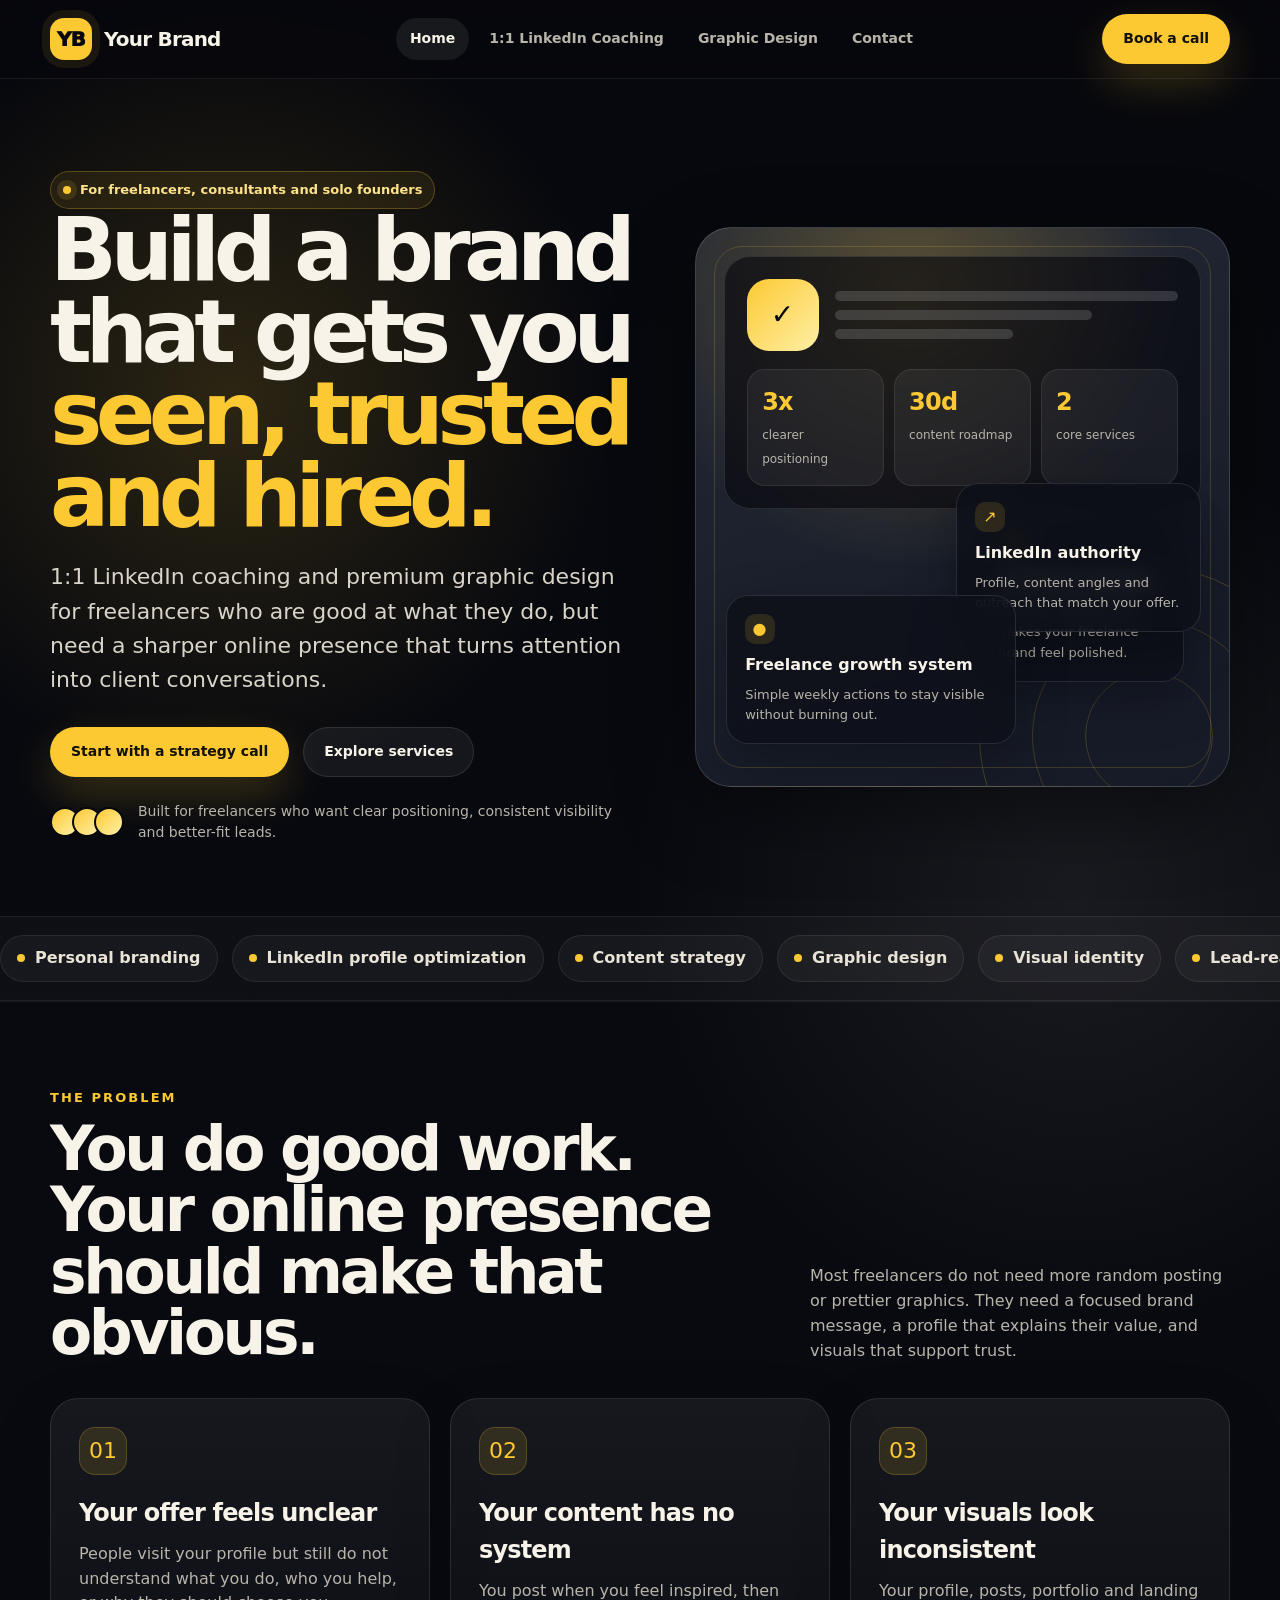
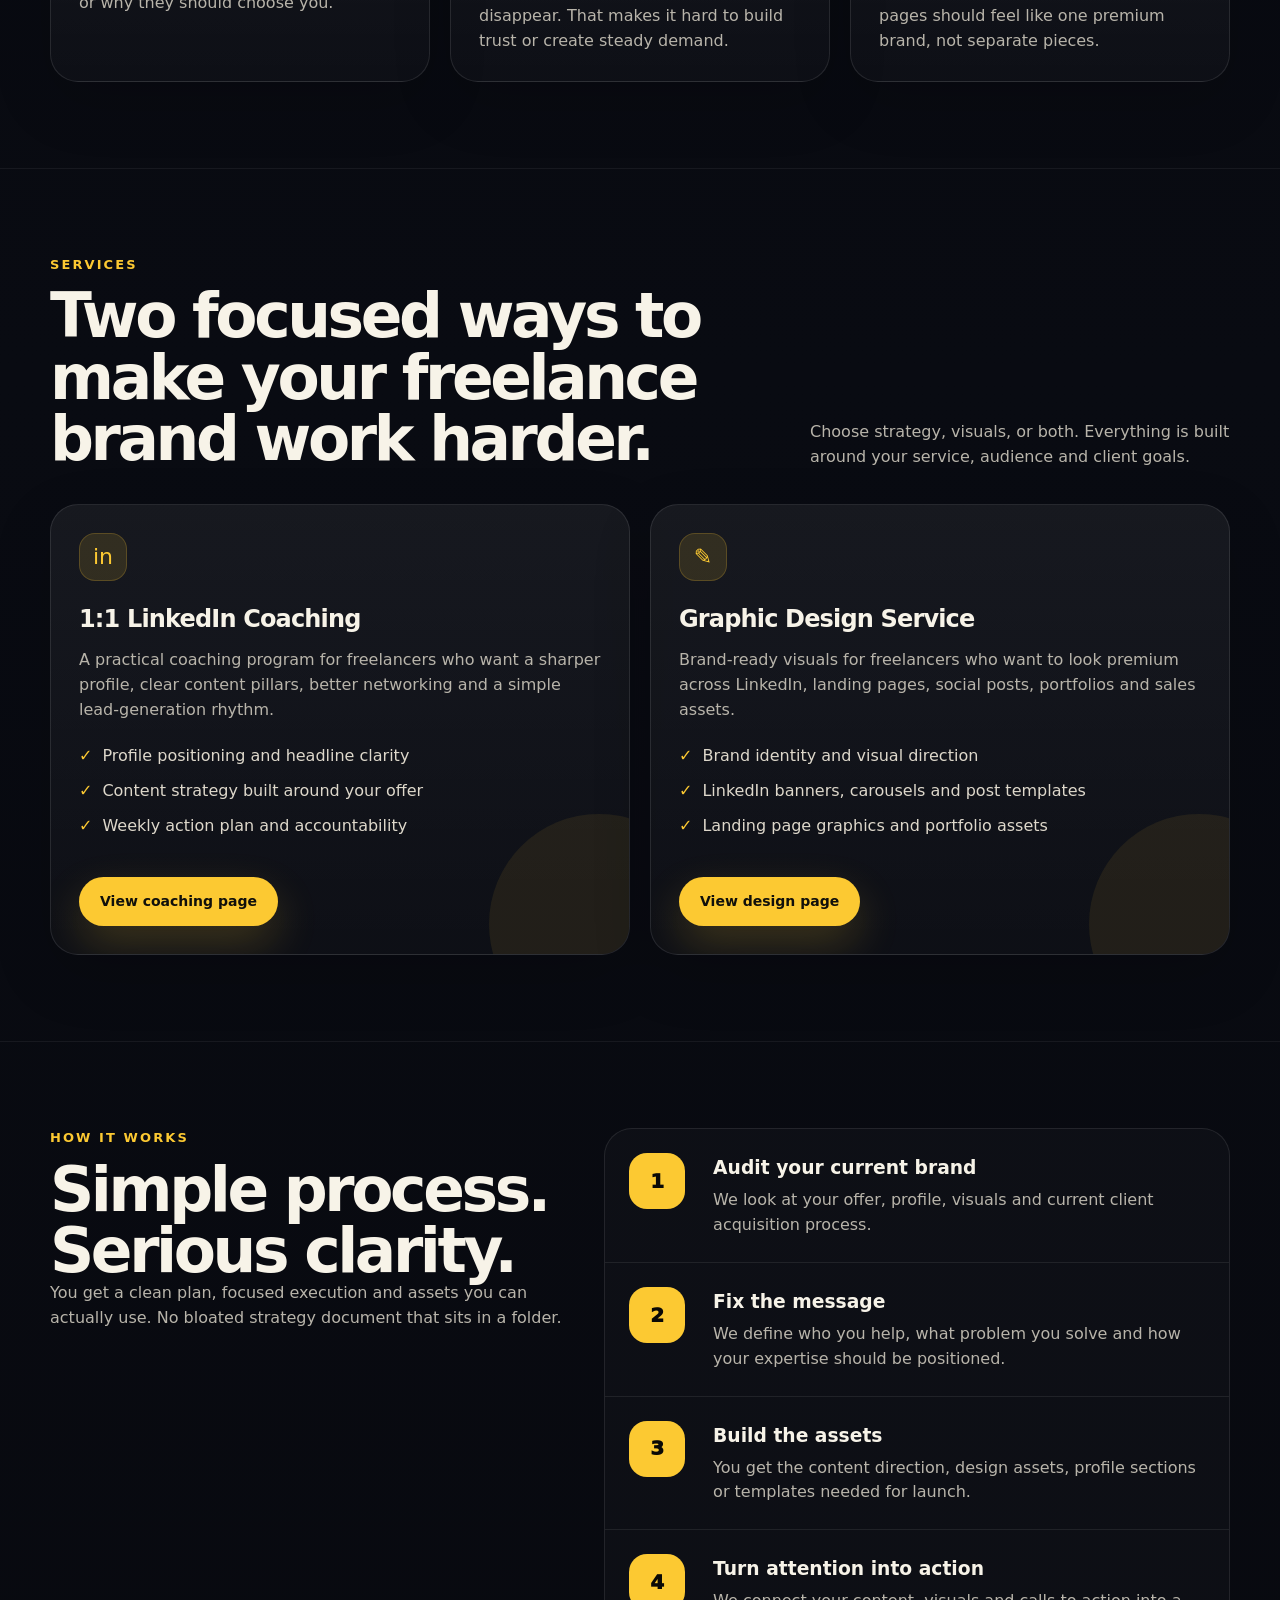
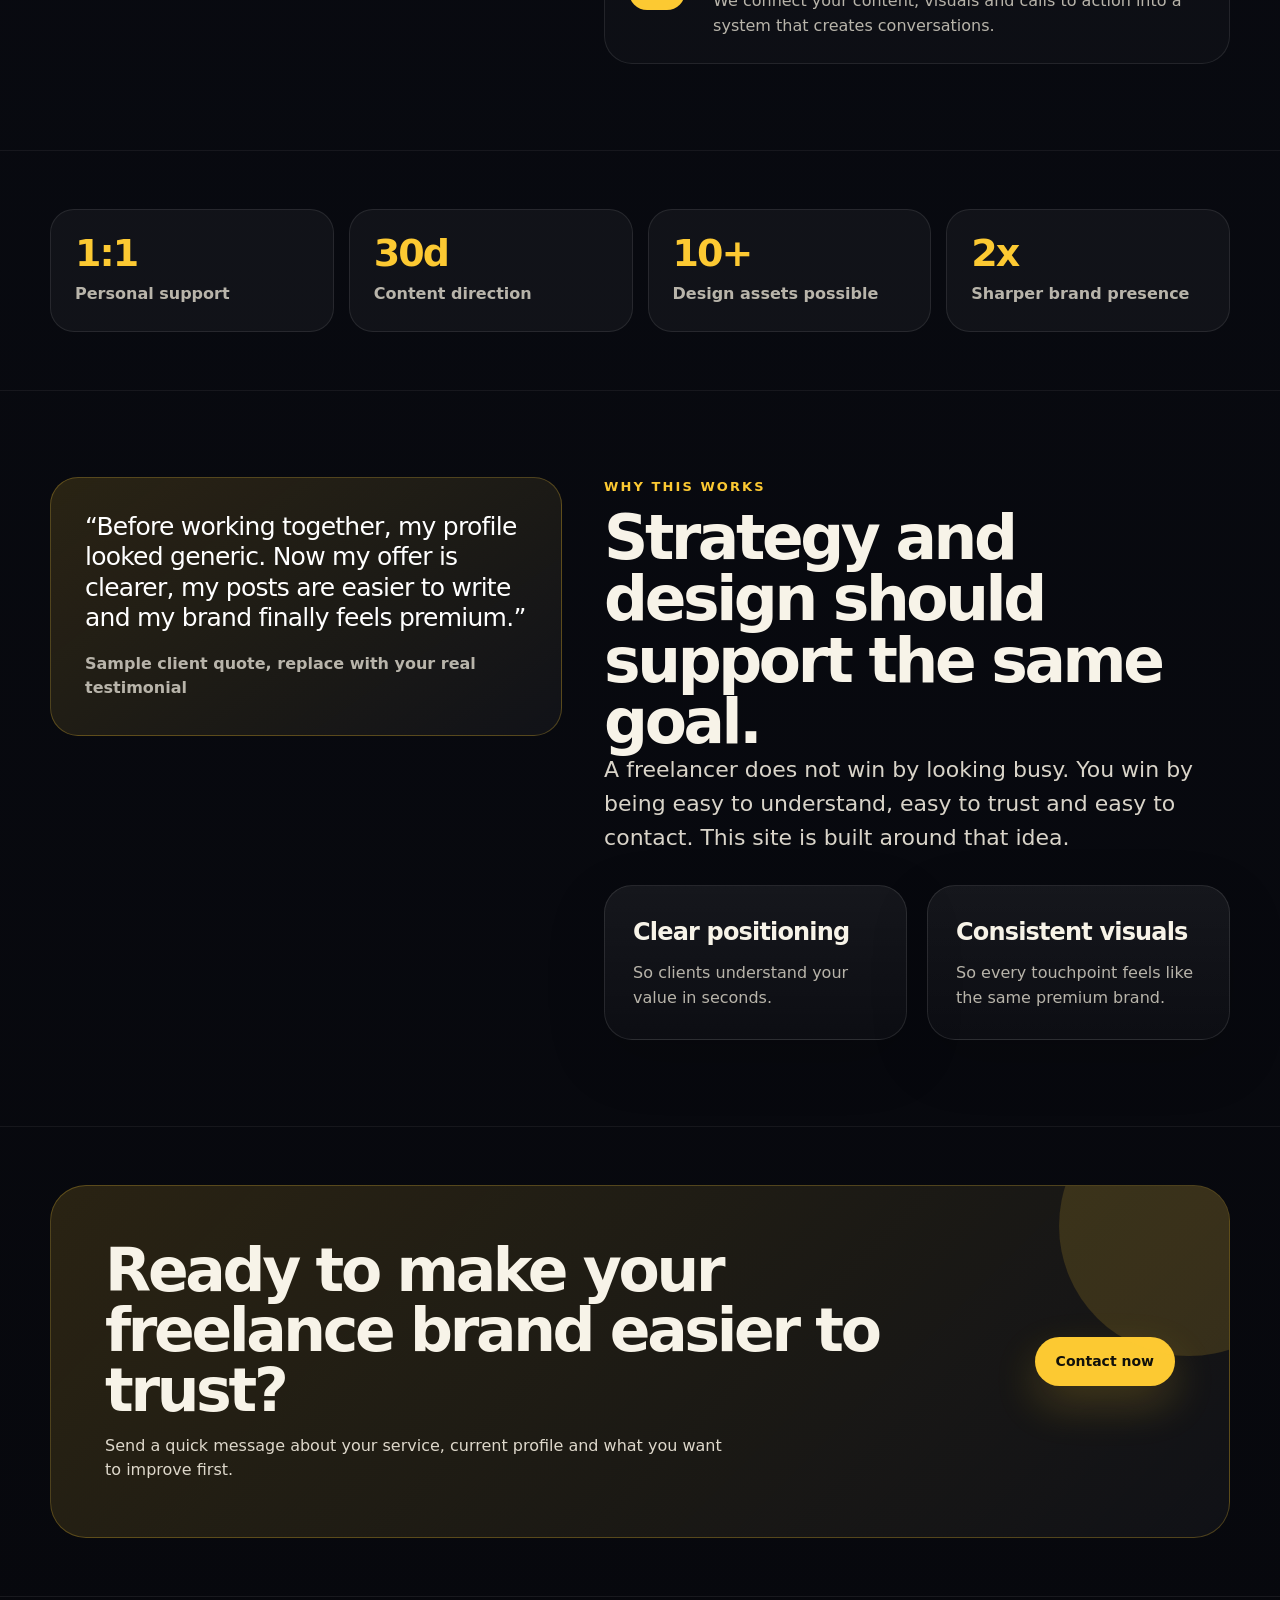
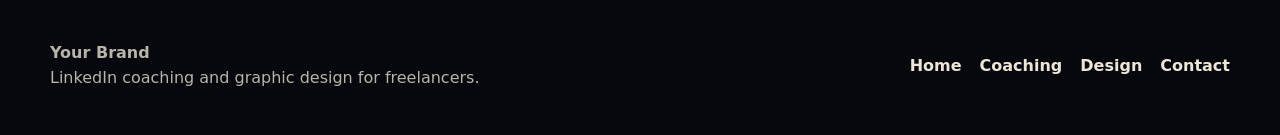
==== index.html @ 7ed219aa "Add files via upload" ====
<!doctype html>
<html lang="en">
<head>
  <meta charset="utf-8">
  <meta name="viewport" content="width=device-width, initial-scale=1">
  <title>Your Brand | LinkedIn Coaching & Design for Freelancers</title>
  <meta name="description" content="Premium LinkedIn coaching and graphic design services for freelancers who want better clients, clearer positioning, and a sharper brand.">
  <link rel="stylesheet" href="styles.css">
</head>
<body>
  <header class="nav-wrap">
    <div class="container nav">
      <a class="logo" href="index.html" aria-label="Your Brand home"><span class="logo-mark">YB</span><span>Your Brand</span></a>
      <nav class="nav-links" aria-label="Main navigation">
        <a class="active" href="index.html">Home</a>
        <a href="linkedin-coaching.html">1:1 LinkedIn Coaching</a>
        <a href="graphic-design.html">Graphic Design</a>
        <a href="contact.html">Contact</a>
      </nav>
      <div class="nav-cta">
        <a class="btn btn-primary" href="contact.html">Book a call</a>
        <button class="menu-btn" aria-label="Open menu" aria-expanded="false">☰</button>
      </div>
    </div>
  </header>

  <main>
    <section class="hero">
      <div class="container hero-grid">
        <div>
          <div class="badge"><span class="badge-dot"></span> For freelancers, consultants and solo founders</div>
          <h1>Build a brand that gets you <span class="accent">seen, trusted and hired.</span></h1>
          <p class="lead">1:1 LinkedIn coaching and premium graphic design for freelancers who are good at what they do, but need a sharper online presence that turns attention into client conversations.</p>
          <div class="hero-actions">
            <a class="btn btn-primary" href="contact.html">Start with a strategy call</a>
            <a class="btn btn-secondary" href="#services">Explore services</a>
          </div>
          <div class="hero-note">
            <div class="avatar-stack" aria-hidden="true"><span></span><span></span><span></span></div>
            <span>Built for freelancers who want clear positioning, consistent visibility and better-fit leads.</span>
          </div>
        </div>
        <div class="visual-card" aria-label="Brand growth preview">
          <div class="visual-orbit"></div>
          <div class="profile-mock">
            <div class="profile-top">
              <div class="profile-pic">✓</div>
              <div class="profile-lines">
                <div class="line full"></div>
                <div class="line md"></div>
                <div class="line sm"></div>
              </div>
            </div>
            <div class="metric-row">
              <div class="metric"><strong>3x</strong><span>clearer positioning</span></div>
              <div class="metric"><strong>30d</strong><span>content roadmap</span></div>
              <div class="metric"><strong>2</strong><span>core services</span></div>
            </div>
          </div>
          <div class="floating-card three">
            <span class="spark">✦</span>
            <div class="floating-title">Premium identity</div>
            <p class="floating-copy">A design system that makes your freelance brand feel polished.</p>
          </div>
          <div class="floating-card one">
            <span class="spark">↗</span>
            <div class="floating-title">LinkedIn authority</div>
            <p class="floating-copy">Profile, content angles and outreach that match your offer.</p>
          </div>
          <div class="floating-card two">
            <span class="spark">●</span>
            <div class="floating-title">Freelance growth system</div>
            <p class="floating-copy">Simple weekly actions to stay visible without burning out.</p>
          </div>
        </div>
      </div>
    </section>

    <div class="marquee" aria-hidden="true">
      <div class="marquee-track">
        <span>Personal branding</span><span>LinkedIn profile optimization</span><span>Content strategy</span><span>Graphic design</span><span>Visual identity</span><span>Lead-ready positioning</span>
        <span>Personal branding</span><span>LinkedIn profile optimization</span><span>Content strategy</span><span>Graphic design</span><span>Visual identity</span><span>Lead-ready positioning</span>
      </div>
    </div>

    <section class="section">
      <div class="container">
        <div class="section-head">
          <div>
            <div class="section-kicker">The problem</div>
            <h2>You do good work. Your online presence should make that obvious.</h2>
          </div>
          <p>Most freelancers do not need more random posting or prettier graphics. They need a focused brand message, a profile that explains their value, and visuals that support trust.</p>
        </div>
        <div class="grid-3">
          <article class="card">
            <div class="icon">01</div>
            <h3>Your offer feels unclear</h3>
            <p>People visit your profile but still do not understand what you do, who you help, or why they should choose you.</p>
          </article>
          <article class="card">
            <div class="icon">02</div>
            <h3>Your content has no system</h3>
            <p>You post when you feel inspired, then disappear. That makes it hard to build trust or create steady demand.</p>
          </article>
          <article class="card">
            <div class="icon">03</div>
            <h3>Your visuals look inconsistent</h3>
            <p>Your profile, posts, portfolio and landing pages should feel like one premium brand, not separate pieces.</p>
          </article>
        </div>
      </div>
    </section>

    <section id="services" class="section">
      <div class="container">
        <div class="section-head">
          <div>
            <div class="section-kicker">Services</div>
            <h2>Two focused ways to make your freelance brand work harder.</h2>
          </div>
          <p>Choose strategy, visuals, or both. Everything is built around your service, audience and client goals.</p>
        </div>
        <div class="grid-2">
          <article class="card service-card">
            <div class="top">
              <div class="icon">in</div>
              <h3>1:1 LinkedIn Coaching</h3>
              <p>A practical coaching program for freelancers who want a sharper profile, clear content pillars, better networking and a simple lead-generation rhythm.</p>
              <ul>
                <li>Profile positioning and headline clarity</li>
                <li>Content strategy built around your offer</li>
                <li>Weekly action plan and accountability</li>
              </ul>
            </div>
            <a class="btn btn-primary" href="linkedin-coaching.html">View coaching page</a>
          </article>
          <article class="card service-card">
            <div class="top">
              <div class="icon">✎</div>
              <h3>Graphic Design Service</h3>
              <p>Brand-ready visuals for freelancers who want to look premium across LinkedIn, landing pages, social posts, portfolios and sales assets.</p>
              <ul>
                <li>Brand identity and visual direction</li>
                <li>LinkedIn banners, carousels and post templates</li>
                <li>Landing page graphics and portfolio assets</li>
              </ul>
            </div>
            <a class="btn btn-primary" href="graphic-design.html">View design page</a>
          </article>
        </div>
      </div>
    </section>

    <section class="section">
      <div class="container split">
        <div class="sticky">
          <div class="section-kicker">How it works</div>
          <h2>Simple process. Serious clarity.</h2>
          <p class="muted">You get a clean plan, focused execution and assets you can actually use. No bloated strategy document that sits in a folder.</p>
        </div>
        <div class="timeline">
          <div class="step">
            <div class="step-num">1</div>
            <div><h3>Audit your current brand</h3><p>We look at your offer, profile, visuals and current client acquisition process.</p></div>
          </div>
          <div class="step">
            <div class="step-num">2</div>
            <div><h3>Fix the message</h3><p>We define who you help, what problem you solve and how your expertise should be positioned.</p></div>
          </div>
          <div class="step">
            <div class="step-num">3</div>
            <div><h3>Build the assets</h3><p>You get the content direction, design assets, profile sections or templates needed for launch.</p></div>
          </div>
          <div class="step">
            <div class="step-num">4</div>
            <div><h3>Turn attention into action</h3><p>We connect your content, visuals and calls to action into a system that creates conversations.</p></div>
          </div>
        </div>
      </div>
    </section>

    <section class="section section-sm">
      <div class="container">
        <div class="stats">
          <div class="stat"><strong>1:1</strong><span>Personal support</span></div>
          <div class="stat"><strong>30d</strong><span>Content direction</span></div>
          <div class="stat"><strong>10+</strong><span>Design assets possible</span></div>
          <div class="stat"><strong>2x</strong><span>Sharper brand presence</span></div>
        </div>
      </div>
    </section>

    <section class="section">
      <div class="container split">
        <div class="quote-card">
          <p>“Before working together, my profile looked generic. Now my offer is clearer, my posts are easier to write and my brand finally feels premium.”</p>
          <span>Sample client quote, replace with your real testimonial</span>
        </div>
        <div>
          <div class="section-kicker">Why this works</div>
          <h2>Strategy and design should support the same goal.</h2>
          <p class="lead">A freelancer does not win by looking busy. You win by being easy to understand, easy to trust and easy to contact. This site is built around that idea.</p>
          <div class="grid-2">
            <div class="card"><h3>Clear positioning</h3><p>So clients understand your value in seconds.</p></div>
            <div class="card"><h3>Consistent visuals</h3><p>So every touchpoint feels like the same premium brand.</p></div>
          </div>
        </div>
      </div>
    </section>

    <section class="section section-sm">
      <div class="container cta">
        <div>
          <h2>Ready to make your freelance brand easier to trust?</h2>
          <p>Send a quick message about your service, current profile and what you want to improve first.</p>
        </div>
        <a class="btn btn-primary" href="contact.html">Contact now</a>
      </div>
    </section>
  </main>

  <footer class="footer">
    <div class="container footer-grid">
      <div><strong>Your Brand</strong><br>LinkedIn coaching and graphic design for freelancers.</div>
      <div class="footer-links"><a href="index.html">Home</a><a href="linkedin-coaching.html">Coaching</a><a href="graphic-design.html">Design</a><a href="contact.html">Contact</a></div>
    </div>
  </footer>
  <script src="script.js"></script>
</body>
</html>
---- styles.css ----
:root{
  --bg:#07080d;
  --bg-soft:#0d1018;
  --panel:#101522;
  --panel-2:#141b2b;
  --line:rgba(255,255,255,.11);
  --text:#f7f3e8;
  --muted:#b8b4aa;
  --muted-2:#8d918f;
  --primary:#fcc932;
  --primary-2:#ffe38b;
  --shadow:0 26px 80px rgba(0,0,0,.42);
  --radius:28px;
  --radius-sm:18px;
  --max:1180px;
}
*{box-sizing:border-box}
html{scroll-behavior:smooth}
body{
  margin:0;
  font-family:Inter, ui-sans-serif, system-ui, -apple-system, BlinkMacSystemFont, "Segoe UI", Arial, sans-serif;
  color:var(--text);
  background:
    radial-gradient(circle at 18% 8%, rgba(252,201,50,.15), transparent 24rem),
    radial-gradient(circle at 84% 18%, rgba(255,255,255,.07), transparent 28rem),
    linear-gradient(180deg, #07080d 0%, #090b12 40%, #07080d 100%);
  line-height:1.55;
  overflow-x:hidden;
}
body::before{
  content:"";
  position:fixed;
  inset:0;
  pointer-events:none;
  opacity:.32;
  background-image:linear-gradient(rgba(255,255,255,.035) 1px, transparent 1px), linear-gradient(90deg, rgba(255,255,255,.025) 1px, transparent 1px);
  background-size:54px 54px;
  mask-image:linear-gradient(to bottom, #000, transparent 92%);
}
a{color:inherit;text-decoration:none}
img{max-width:100%;display:block}
.container{width:min(var(--max), calc(100% - 40px));margin-inline:auto}
.nav-wrap{
  position:sticky;top:0;z-index:50;
  backdrop-filter:blur(18px);
  background:rgba(7,8,13,.72);
  border-bottom:1px solid rgba(255,255,255,.07);
}
.nav{
  height:78px;
  display:flex;align-items:center;justify-content:space-between;gap:22px;
}
.logo{
  display:flex;align-items:center;gap:12px;font-weight:850;letter-spacing:-.04em;font-size:20px;
}
.logo-mark{
  width:42px;height:42px;border-radius:14px;
  display:grid;place-items:center;
  color:#07080d;background:var(--primary);
  box-shadow:0 0 0 8px rgba(252,201,50,.08);
  font-weight:950;
}
.nav-links{display:flex;align-items:center;gap:6px}
.nav-links a{padding:10px 14px;border-radius:999px;color:var(--muted);font-weight:650;font-size:14px}
.nav-links a:hover,.nav-links a.active{background:rgba(255,255,255,.07);color:var(--text)}
.nav-cta{display:flex;align-items:center;gap:12px}
.menu-btn{display:none;border:1px solid var(--line);background:rgba(255,255,255,.05);color:var(--text);border-radius:14px;padding:10px 12px;font-size:18px}
.btn{
  display:inline-flex;align-items:center;justify-content:center;gap:10px;
  border-radius:999px;padding:13px 20px;
  font-weight:800;font-size:14px;
  transition:transform .2s ease, box-shadow .2s ease, background .2s ease, border .2s ease;
  border:1px solid transparent;
  cursor:pointer;
}
.btn:hover{transform:translateY(-2px)}
.btn-primary{background:var(--primary);color:#11100b;box-shadow:0 18px 44px rgba(252,201,50,.2)}
.btn-primary:hover{box-shadow:0 22px 60px rgba(252,201,50,.28)}
.btn-secondary{background:rgba(255,255,255,.06);border-color:var(--line);color:var(--text)}
.btn-secondary:hover{background:rgba(255,255,255,.1)}
.btn-wide{width:100%}
.badge{
  display:inline-flex;align-items:center;gap:9px;
  border:1px solid rgba(252,201,50,.26);
  color:var(--primary-2);
  background:rgba(252,201,50,.08);
  padding:8px 12px;border-radius:999px;
  font-size:13px;font-weight:750;
}
.badge-dot{width:8px;height:8px;background:var(--primary);border-radius:999px;box-shadow:0 0 0 6px rgba(252,201,50,.12)}
.hero{position:relative;padding:92px 0 72px}
.hero-grid{display:grid;grid-template-columns:1.05fr .95fr;gap:54px;align-items:center}
h1,h2,h3,p{margin-top:0}
h1{font-size:clamp(46px, 7vw, 88px);line-height:.93;letter-spacing:-.075em;margin-bottom:24px}
.hero h1 .accent,.accent{color:var(--primary)}
.lead{font-size:clamp(18px, 2vw, 22px);color:#d9d4c9;max-width:720px;margin-bottom:30px}
.hero-actions{display:flex;gap:14px;flex-wrap:wrap;margin-top:26px}
.hero-note{display:flex;align-items:center;gap:14px;margin-top:24px;color:var(--muted);font-size:14px}
.avatar-stack{display:flex}
.avatar-stack span{width:30px;height:30px;border-radius:999px;border:2px solid var(--bg);background:linear-gradient(135deg,var(--primary),#fff1a8);margin-left:-8px}
.avatar-stack span:first-child{margin-left:0}
.visual-card{
  position:relative;border-radius:36px;min-height:560px;overflow:hidden;
  border:1px solid rgba(255,255,255,.14);
  background:
    linear-gradient(160deg, rgba(255,255,255,.08), rgba(255,255,255,.02)),
    radial-gradient(circle at 40% 12%, rgba(252,201,50,.25), transparent 17rem),
    var(--panel);
  box-shadow:var(--shadow);
}
.visual-card::before{
  content:"";position:absolute;inset:18px;border-radius:28px;border:1px solid rgba(252,201,50,.18);
}
.visual-orbit{position:absolute;inset:auto -90px -120px auto;width:340px;height:340px;border:1px solid rgba(252,201,50,.22);border-radius:999px}
.visual-orbit::before,.visual-orbit::after{content:"";position:absolute;border-radius:999px;border:1px solid rgba(252,201,50,.18)}
.visual-orbit::before{inset:52px}.visual-orbit::after{inset:105px}
.profile-mock{position:absolute;left:28px;right:28px;top:28px;border-radius:26px;background:rgba(7,8,13,.62);border:1px solid var(--line);padding:22px;backdrop-filter:blur(8px)}
.profile-top{display:flex;gap:16px;align-items:center;margin-bottom:18px}
.profile-pic{width:72px;height:72px;border-radius:22px;background:linear-gradient(135deg,var(--primary),#fff0a6);display:grid;place-items:center;color:#090909;font-size:28px;font-weight:900}
.profile-lines{flex:1}.line{height:10px;border-radius:999px;background:rgba(255,255,255,.15);margin:9px 0}.line.sm{width:52%}.line.md{width:75%}.line.full{width:100%}
.metric-row{display:grid;grid-template-columns:repeat(3,1fr);gap:10px;margin-top:16px}
.metric{background:rgba(255,255,255,.06);border:1px solid rgba(255,255,255,.08);border-radius:18px;padding:14px}
.metric strong{display:block;font-size:24px;letter-spacing:-.03em;color:var(--primary)}
.metric span{font-size:12px;color:var(--muted)}
.floating-card{position:absolute;border:1px solid var(--line);background:rgba(13,16,24,.8);backdrop-filter:blur(12px);border-radius:22px;padding:18px;box-shadow:0 18px 50px rgba(0,0,0,.26)}
.floating-card.one{right:28px;bottom:154px;width:245px}.floating-card.two{left:30px;bottom:42px;width:290px}.floating-card.three{right:45px;top:284px;width:205px}
.floating-title{font-weight:850;margin-bottom:7px}.floating-copy{color:var(--muted);font-size:13px;margin:0}.spark{display:inline-grid;place-items:center;width:30px;height:30px;border-radius:10px;background:rgba(252,201,50,.13);color:var(--primary);margin-bottom:9px}
.section{padding:86px 0;border-top:1px solid rgba(255,255,255,.06)}
.section-sm{padding:58px 0}.section-head{display:flex;justify-content:space-between;gap:28px;align-items:end;margin-bottom:34px}.section-kicker{color:var(--primary);font-size:13px;text-transform:uppercase;letter-spacing:.16em;font-weight:850;margin-bottom:10px}.section h2{font-size:clamp(34px, 4.8vw, 62px);line-height:1;letter-spacing:-.055em;margin-bottom:0;max-width:790px}.section-head p{color:var(--muted);max-width:420px;margin:0}
.marquee{overflow:hidden;border-block:1px solid rgba(255,255,255,.07);background:rgba(255,255,255,.025)}
.marquee-track{display:flex;gap:14px;white-space:nowrap;animation:scroll 28s linear infinite;padding:18px 0}.marquee span{display:inline-flex;align-items:center;gap:10px;border:1px solid rgba(255,255,255,.08);background:rgba(255,255,255,.04);border-radius:999px;padding:10px 16px;color:#e9e3d6;font-weight:700}.marquee span::before{content:"";width:8px;height:8px;border-radius:99px;background:var(--primary)}
@keyframes scroll{from{transform:translateX(0)}to{transform:translateX(-50%)}}
.grid-2{display:grid;grid-template-columns:repeat(2,1fr);gap:20px}.grid-3{display:grid;grid-template-columns:repeat(3,1fr);gap:20px}.grid-4{display:grid;grid-template-columns:repeat(4,1fr);gap:16px}
.card{border:1px solid rgba(255,255,255,.1);background:linear-gradient(180deg, rgba(255,255,255,.06), rgba(255,255,255,.025));border-radius:var(--radius);padding:28px;box-shadow:0 20px 60px rgba(0,0,0,.16)}
.card:hover{border-color:rgba(252,201,50,.32)}
.card h3{font-size:24px;letter-spacing:-.035em;margin-bottom:10px}.card p{color:var(--muted);margin-bottom:0}.icon{width:48px;height:48px;border-radius:16px;background:rgba(252,201,50,.12);border:1px solid rgba(252,201,50,.2);color:var(--primary);display:grid;place-items:center;font-size:22px;margin-bottom:20px}
.service-card{position:relative;overflow:hidden;min-height:360px;display:flex;flex-direction:column;justify-content:space-between}.service-card::after{content:"";position:absolute;right:-80px;bottom:-80px;width:220px;height:220px;border-radius:999px;background:rgba(252,201,50,.08)}.service-card .top{position:relative;z-index:1}.service-card ul{position:relative;z-index:1;list-style:none;padding:0;margin:22px 0 0}.service-card li{color:#ded8cb;margin:10px 0;display:flex;gap:10px}.service-card li::before{content:"✓";color:var(--primary);font-weight:900}.service-card .btn{position:relative;z-index:1;margin-top:28px;align-self:flex-start}
.split{display:grid;grid-template-columns:.9fr 1.1fr;gap:42px;align-items:start}.sticky{position:sticky;top:110px}.quote-card{background:linear-gradient(145deg, rgba(252,201,50,.14), rgba(255,255,255,.04));border:1px solid rgba(252,201,50,.26);border-radius:var(--radius);padding:34px}.quote-card p{font-size:25px;line-height:1.22;color:#fff;margin-bottom:18px;letter-spacing:-.03em}.quote-card span{color:var(--muted);font-weight:700}
.step{display:grid;grid-template-columns:66px 1fr;gap:18px;padding:24px;border-bottom:1px solid rgba(255,255,255,.08)}.step:last-child{border-bottom:0}.step-num{width:56px;height:56px;border-radius:18px;background:var(--primary);color:#0a0906;font-weight:950;display:grid;place-items:center;font-size:20px}.step h3{margin-bottom:6px}.step p{color:var(--muted);margin:0}
.stats{display:grid;grid-template-columns:repeat(4,1fr);gap:15px}.stat{border:1px solid rgba(255,255,255,.09);background:rgba(255,255,255,.04);border-radius:24px;padding:24px}.stat strong{display:block;color:var(--primary);font-size:38px;line-height:1;letter-spacing:-.05em}.stat span{display:block;color:var(--muted);margin-top:10px;font-weight:650}
.pricing{display:grid;grid-template-columns:repeat(3,1fr);gap:20px;align-items:stretch}.price-card{position:relative}.price-card.featured{border-color:rgba(252,201,50,.45);background:linear-gradient(180deg, rgba(252,201,50,.10), rgba(255,255,255,.035))}.price-tag{display:inline-flex;background:rgba(252,201,50,.12);color:var(--primary);border:1px solid rgba(252,201,50,.22);border-radius:999px;padding:7px 10px;font-size:12px;font-weight:850;text-transform:uppercase;letter-spacing:.1em;margin-bottom:18px}.price{font-size:40px;font-weight:950;letter-spacing:-.055em;margin:14px 0}.price small{font-size:14px;color:var(--muted);font-weight:700}.feature-list{list-style:none;padding:0;margin:20px 0}.feature-list li{display:flex;gap:10px;color:#dcd7ce;margin:12px 0}.feature-list li::before{content:"✓";color:var(--primary);font-weight:950}.muted{color:var(--muted)}
.timeline{border:1px solid rgba(255,255,255,.09);border-radius:var(--radius);overflow:hidden;background:rgba(255,255,255,.025)}
.portfolio-grid{display:grid;grid-template-columns:repeat(3,1fr);gap:18px}.work-card{min-height:280px;border:1px solid rgba(255,255,255,.09);border-radius:28px;overflow:hidden;background:rgba(255,255,255,.04)}.work-art{height:170px;background:radial-gradient(circle at 28% 30%, rgba(252,201,50,.8), transparent 36%),linear-gradient(135deg, rgba(255,255,255,.14), rgba(255,255,255,.02));position:relative}.work-art::after{content:"";position:absolute;inset:24px;border-radius:20px;border:1px solid rgba(7,8,13,.26);background:rgba(7,8,13,.3)}.work-card:nth-child(2) .work-art{background:radial-gradient(circle at 70% 20%, rgba(252,201,50,.7), transparent 34%),linear-gradient(160deg, rgba(255,255,255,.16), rgba(255,255,255,.03))}.work-card:nth-child(3) .work-art{background:linear-gradient(135deg, rgba(252,201,50,.72), rgba(255,255,255,.06) 38%, rgba(255,255,255,.1))}.work-body{padding:20px}.work-body h3{margin-bottom:6px}.work-body p{color:var(--muted);margin:0}
.form-wrap{display:grid;grid-template-columns:.85fr 1.15fr;gap:28px;align-items:start}.contact-card{border:1px solid rgba(255,255,255,.1);background:linear-gradient(180deg, rgba(255,255,255,.06), rgba(255,255,255,.025));border-radius:var(--radius);padding:30px}.form-grid{display:grid;grid-template-columns:repeat(2,1fr);gap:16px}.field{display:flex;flex-direction:column;gap:8px}.field.full{grid-column:1/-1}.field label{font-weight:800;color:#eee8db;font-size:14px}.field input,.field select,.field textarea{width:100%;border:1px solid rgba(255,255,255,.11);background:rgba(7,8,13,.58);border-radius:16px;color:var(--text);padding:14px 15px;outline:none;font:inherit}.field textarea{min-height:150px;resize:vertical}.field input:focus,.field select:focus,.field textarea:focus{border-color:rgba(252,201,50,.55);box-shadow:0 0 0 4px rgba(252,201,50,.08)}.form-status{display:none;margin-top:14px;color:var(--primary);font-weight:800}.contact-list{display:grid;gap:14px;margin-top:22px}.contact-item{display:flex;gap:12px;padding:15px;border:1px solid rgba(255,255,255,.08);border-radius:18px;background:rgba(255,255,255,.035)}.contact-item strong{display:block}.contact-item span{color:var(--muted);font-size:14px}
.faq{display:grid;gap:12px}.faq details{border:1px solid rgba(255,255,255,.09);border-radius:20px;background:rgba(255,255,255,.035);padding:19px 20px}.faq summary{cursor:pointer;font-weight:850}.faq p{color:var(--muted);margin:12px 0 0}
.cta{position:relative;overflow:hidden;border:1px solid rgba(252,201,50,.26);background:linear-gradient(135deg, rgba(252,201,50,.14), rgba(255,255,255,.04));border-radius:36px;padding:54px;display:grid;grid-template-columns:1fr auto;gap:24px;align-items:center}.cta h2{font-size:clamp(34px,5vw,60px);line-height:1;letter-spacing:-.055em;margin-bottom:14px}.cta p{color:#ded8cb;max-width:620px;margin:0}.cta::after{content:"";position:absolute;right:-90px;top:-90px;width:260px;height:260px;border-radius:999px;background:rgba(252,201,50,.15)}
.footer{padding:44px 0;border-top:1px solid rgba(255,255,255,.07);color:var(--muted)}.footer-grid{display:flex;justify-content:space-between;gap:20px;align-items:center}.footer a{color:#ede6d7;font-weight:750}.footer-links{display:flex;gap:18px;flex-wrap:wrap}
.page-hero{padding:88px 0 58px}.page-hero h1{max-width:950px}.page-hero .lead{max-width:760px}.breadcrumb{color:var(--muted);font-size:14px;margin-bottom:20px}.breadcrumb a{color:var(--primary);font-weight:800}.mini-strip{display:flex;gap:12px;flex-wrap:wrap;margin-top:28px}.mini-strip span{padding:10px 14px;border-radius:999px;background:rgba(255,255,255,.05);border:1px solid rgba(255,255,255,.08);color:#e7e0d4;font-weight:750;font-size:14px}
.table{width:100%;border-collapse:collapse;overflow:hidden;border-radius:24px;border:1px solid rgba(255,255,255,.09);display:block}.table table{width:100%;border-collapse:collapse}.table th,.table td{padding:18px;border-bottom:1px solid rgba(255,255,255,.08);text-align:left}.table th{background:rgba(252,201,50,.1);color:var(--primary)}.table td{color:#dcd6cb}.table tr:last-child td{border-bottom:0}
@media(max-width:980px){
  .hero-grid,.split,.form-wrap{grid-template-columns:1fr}.visual-card{min-height:500px}.sticky{position:static}.grid-4,.stats{grid-template-columns:repeat(2,1fr)}.grid-3,.pricing,.portfolio-grid{grid-template-columns:1fr}.section-head{display:block}.section-head p{margin-top:14px}.cta{grid-template-columns:1fr;padding:38px}.nav-links{position:fixed;left:20px;right:20px;top:88px;display:none;flex-direction:column;align-items:stretch;background:rgba(13,16,24,.98);border:1px solid var(--line);border-radius:24px;padding:14px;box-shadow:var(--shadow)}.nav-links.open{display:flex}.nav-links a{padding:14px 16px}.menu-btn{display:inline-flex}.nav-cta .btn{display:none}
}
@media(max-width:640px){
  .container{width:min(100% - 28px,var(--max))}.hero,.page-hero{padding:56px 0 44px}h1{font-size:43px}.section{padding:60px 0}.grid-2,.grid-4,.stats,.form-grid{grid-template-columns:1fr}.visual-card{min-height:520px}.floating-card.one{right:16px;bottom:165px;width:215px}.floating-card.two{left:16px;right:16px;width:auto}.floating-card.three{display:none}.metric-row{grid-template-columns:1fr}.profile-mock{left:16px;right:16px;top:16px}.footer-grid{display:grid}.hero-actions .btn{width:100%}.cta .btn{width:100%}
}
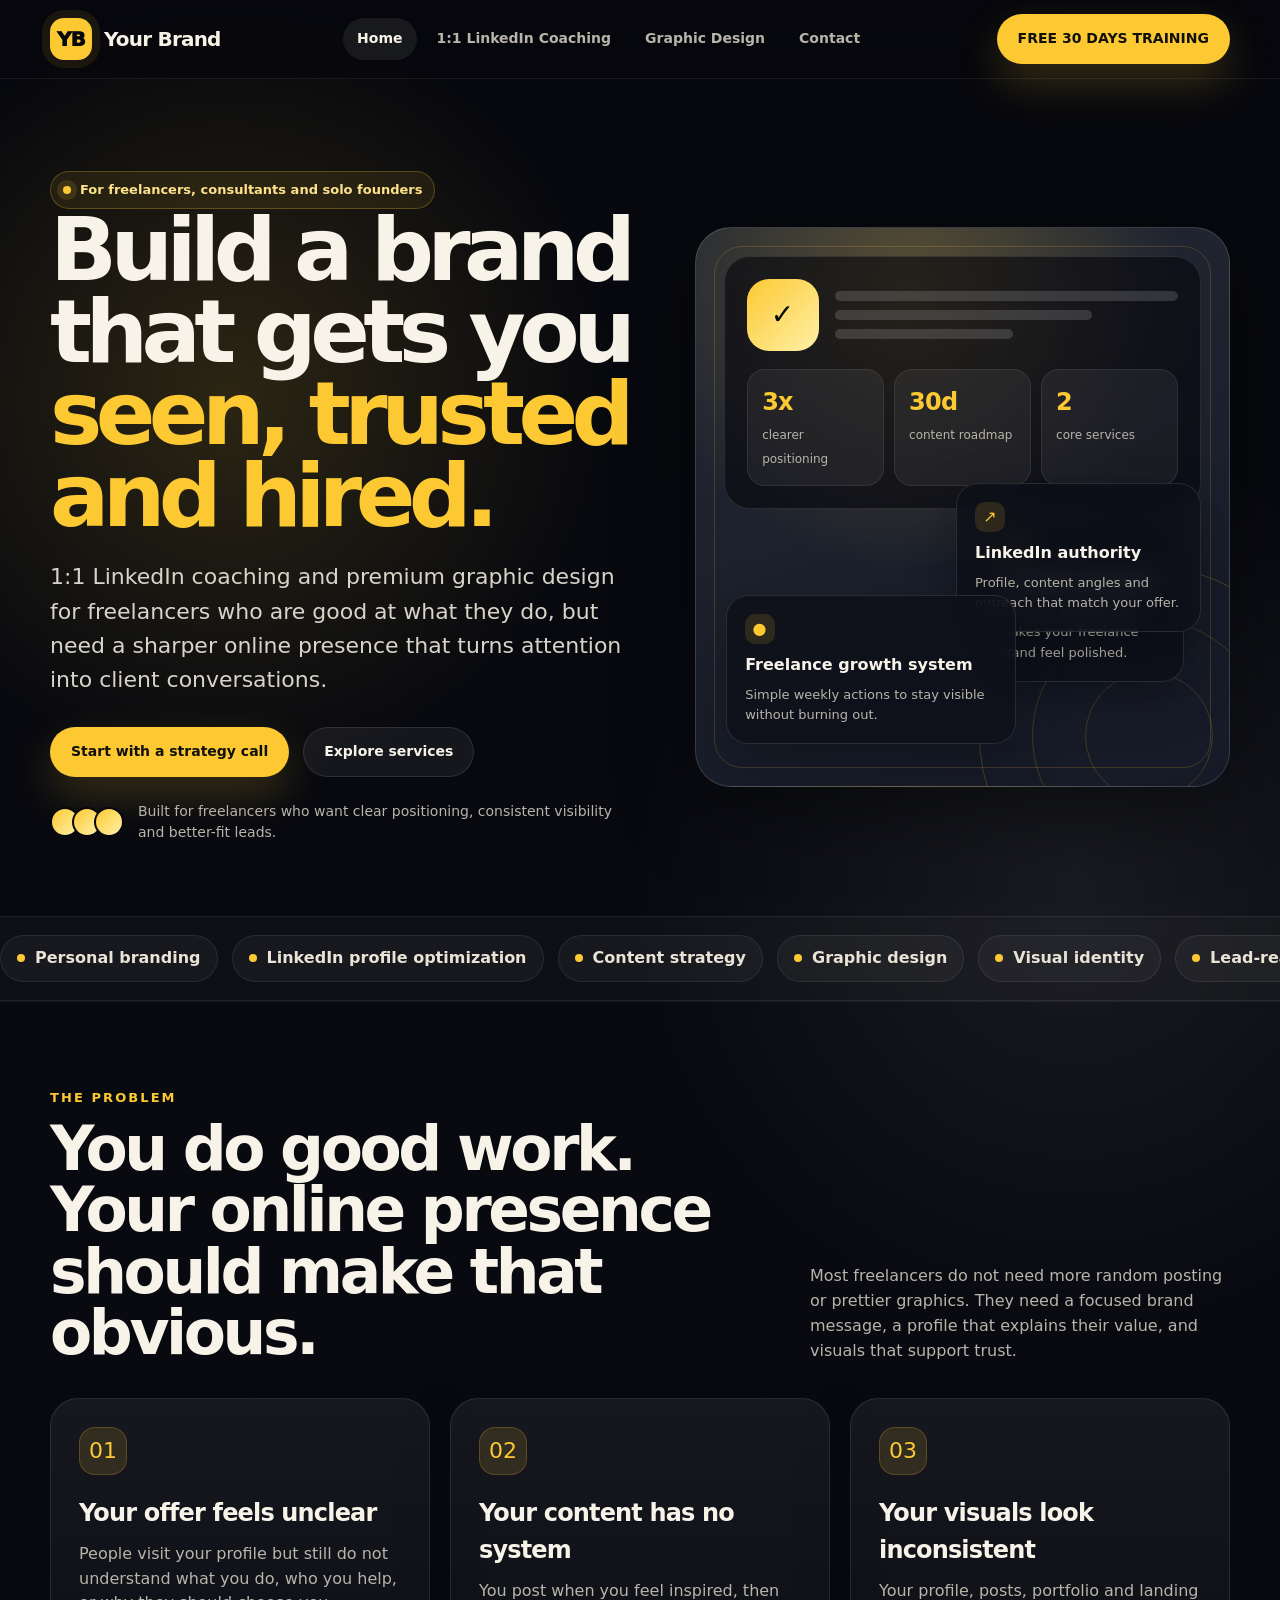
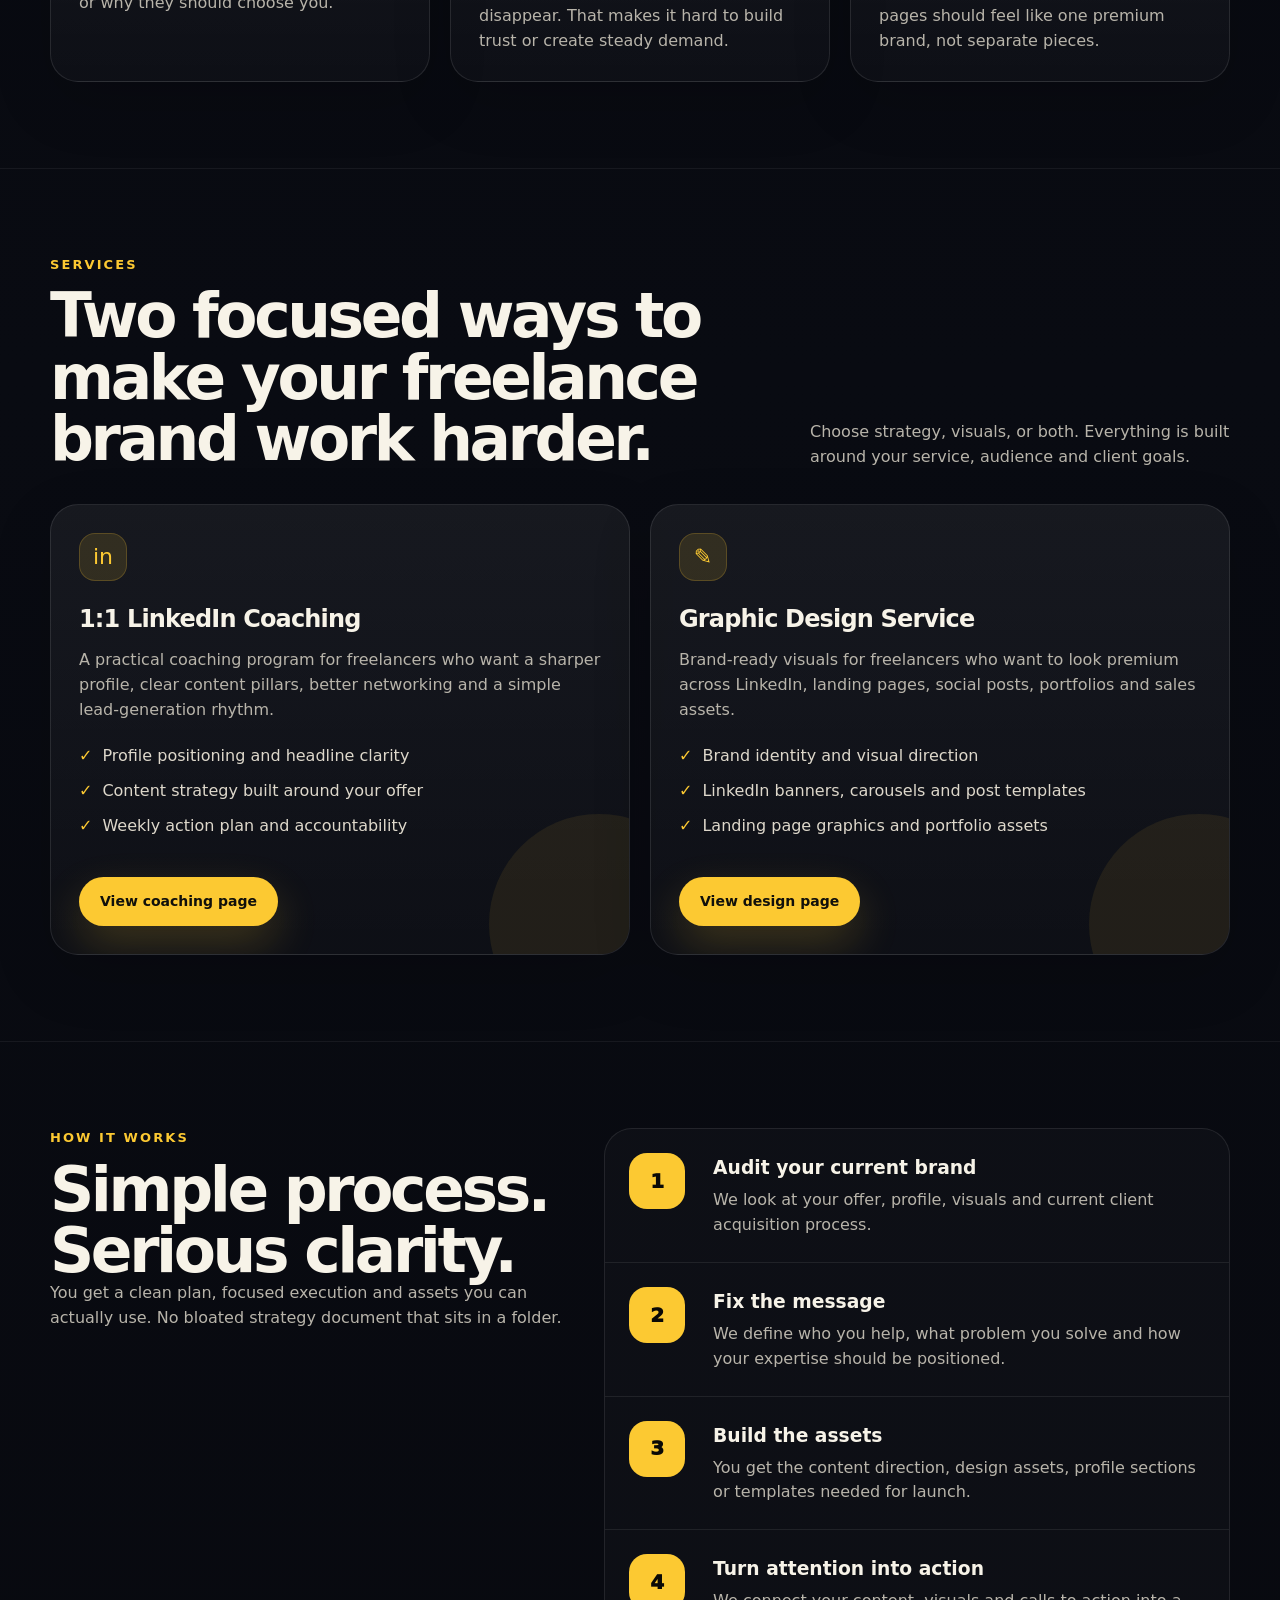
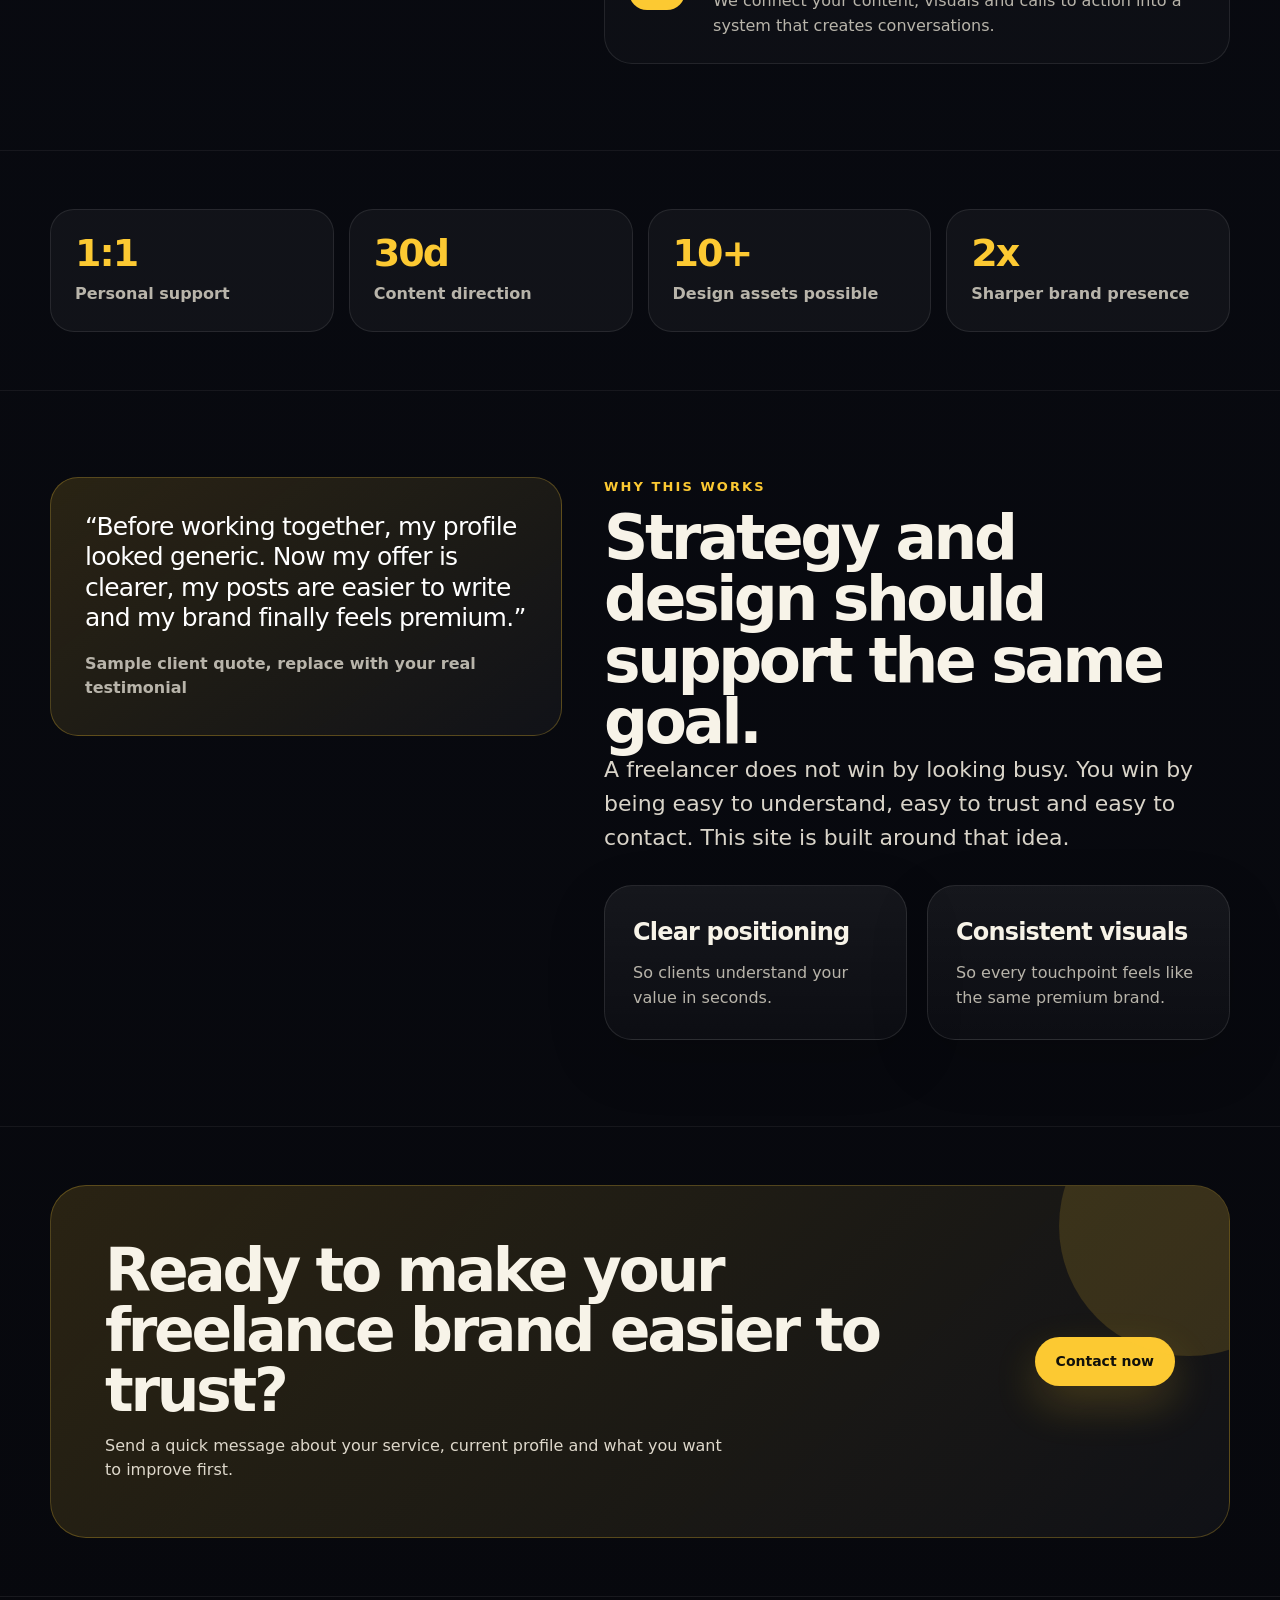
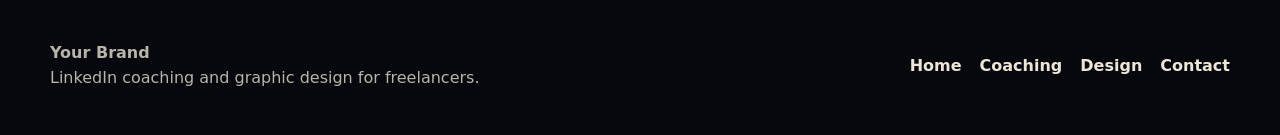
==== commit 19ffaf30: "Update call-to-action button in index.html" ====
--- a/index.html
+++ b/index.html
@@ -18,7 +18,7 @@
         <a href="contact.html">Contact</a>
       </nav>
       <div class="nav-cta">
-        <a class="btn btn-primary" href="contact.html">Book a call</a>
+        <a class="btn btn-primary" href="/7-days-free-training-for-linkdin.html">FREE 30 DAYS TRAINING</a>
         <button class="menu-btn" aria-label="Open menu" aria-expanded="false">☰</button>
       </div>
     </div>
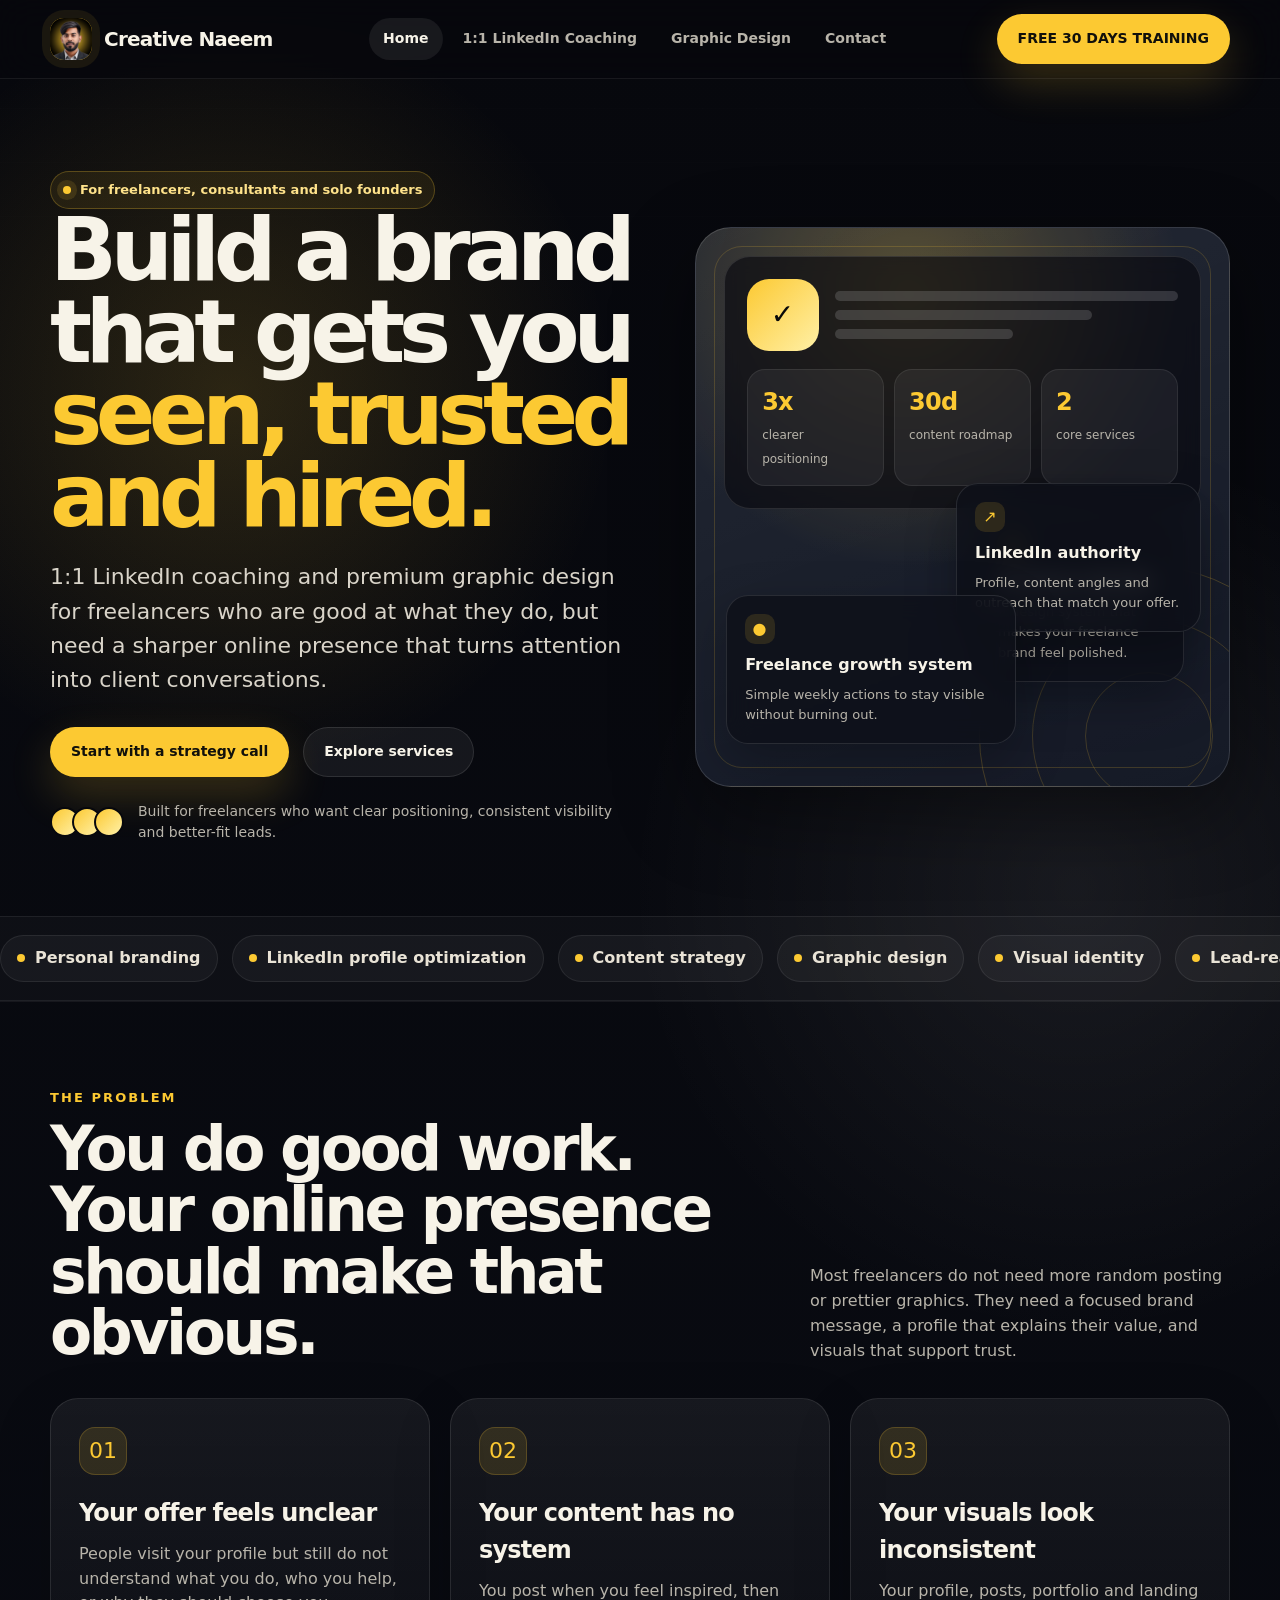
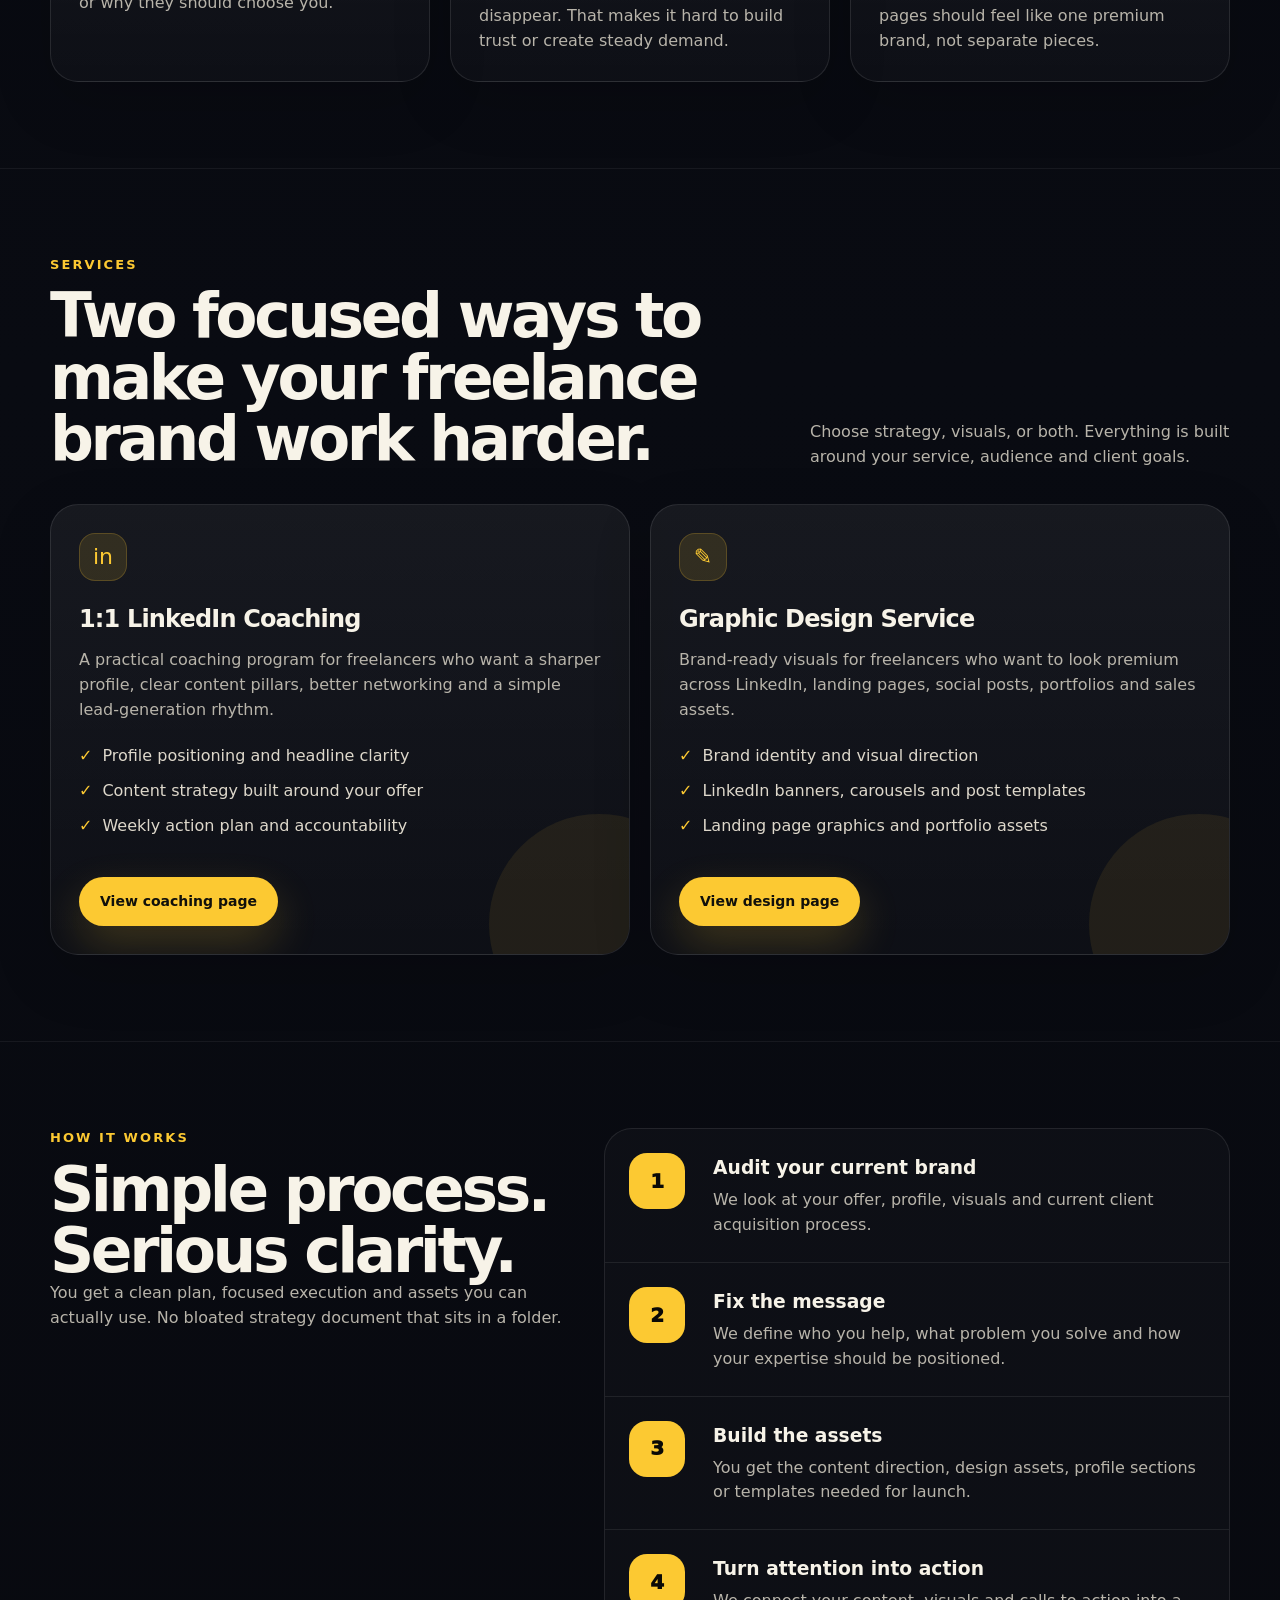
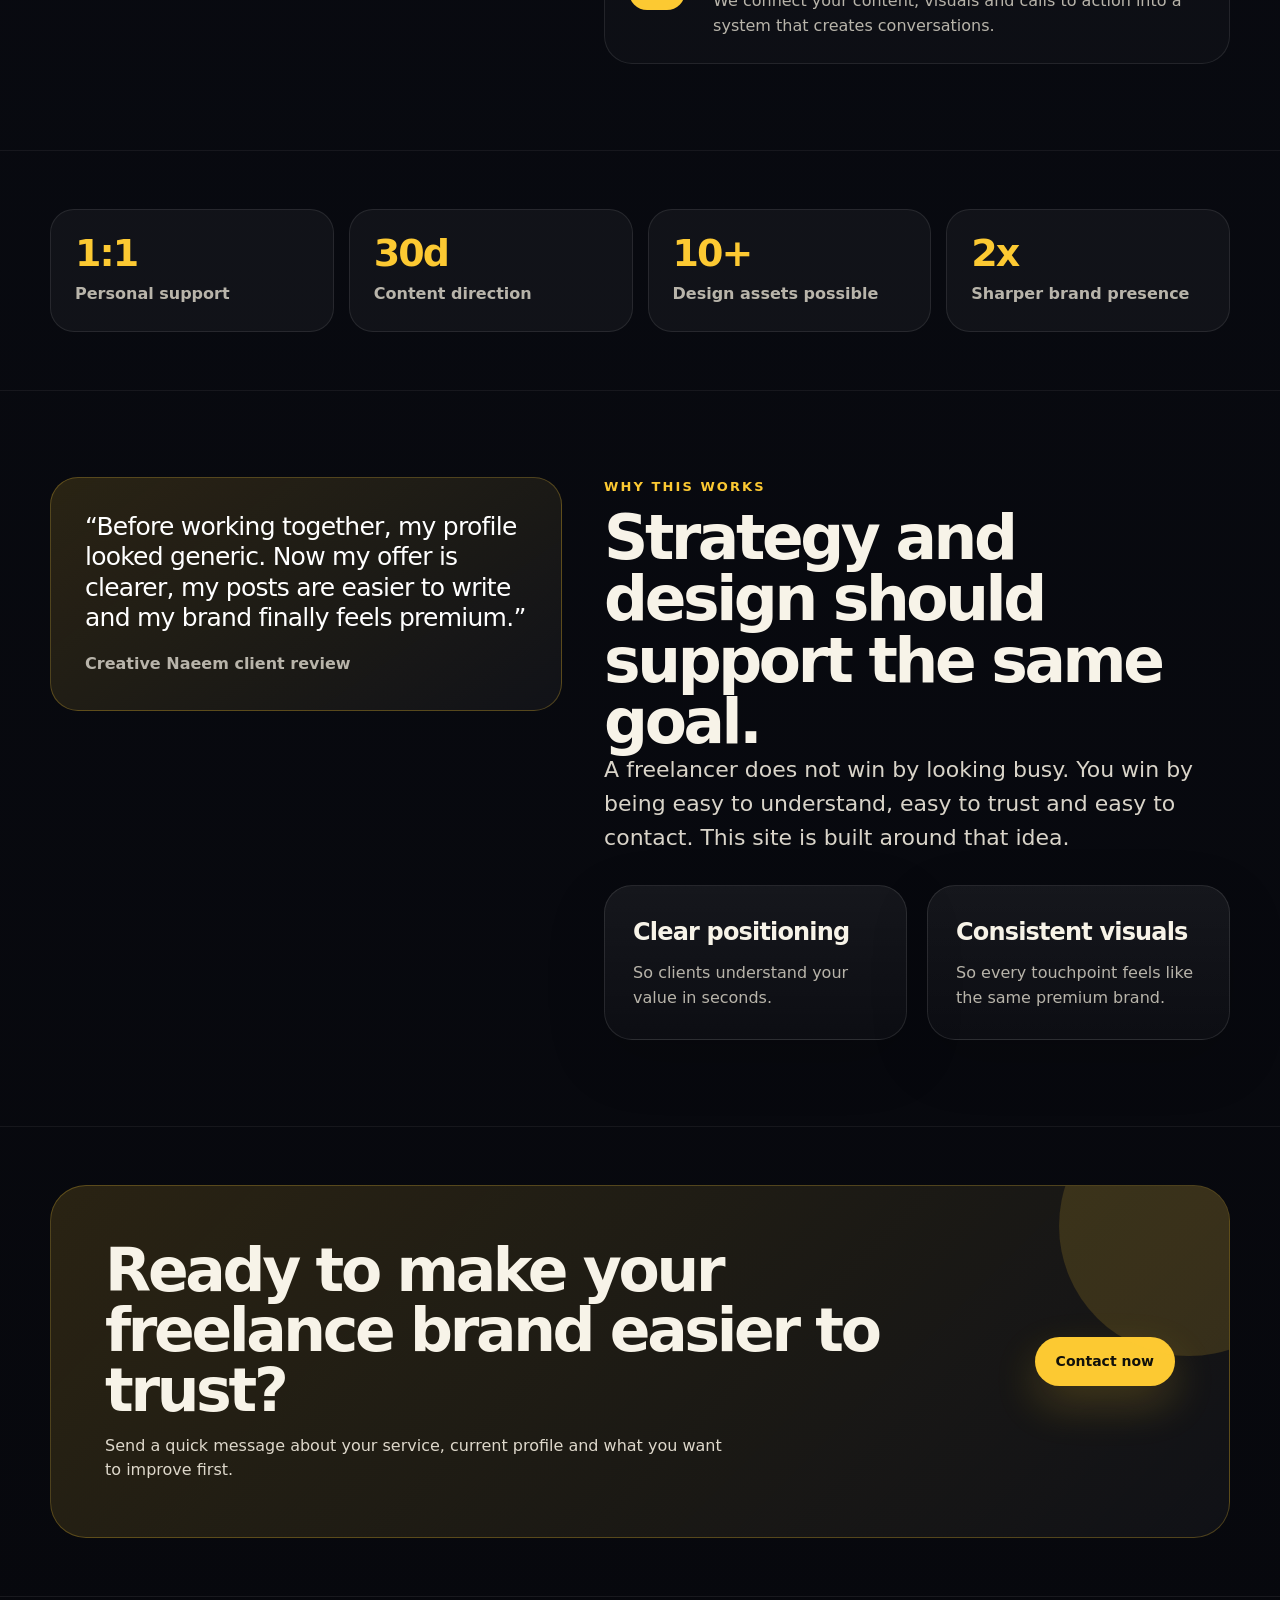
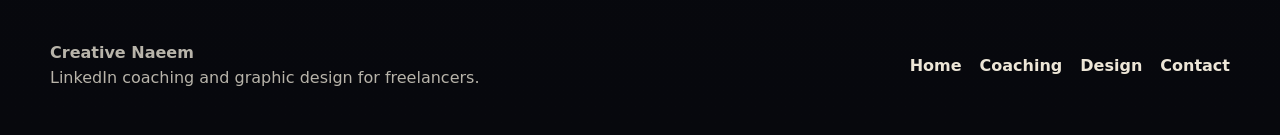
==== commit b877221b: "Update Creative Naeem branding and contact form" ====
--- a/index.html
+++ b/index.html
@@ -3,14 +3,16 @@
 <head>
   <meta charset="utf-8">
   <meta name="viewport" content="width=device-width, initial-scale=1">
-  <title>Your Brand | LinkedIn Coaching & Design for Freelancers</title>
+  <title>Creative Naeem | LinkedIn Coaching & Design for Freelancers</title>
   <meta name="description" content="Premium LinkedIn coaching and graphic design services for freelancers who want better clients, clearer positioning, and a sharper brand.">
+  <link rel="icon" href="assets/myphoto.png" type="image/png">
+  <link rel="apple-touch-icon" href="assets/myphoto.png">
   <link rel="stylesheet" href="styles.css">
 </head>
 <body>
   <header class="nav-wrap">
     <div class="container nav">
-      <a class="logo" href="index.html" aria-label="Your Brand home"><span class="logo-mark">YB</span><span>Your Brand</span></a>
+      <a class="logo" href="https://www.linkedin.com/in/thecreativenaeem/" aria-label="Creative Naeem on LinkedIn"><span class="logo-mark"><img src="assets/myphoto.png" alt=""></span><span>Creative Naeem</span></a>
       <nav class="nav-links" aria-label="Main navigation">
         <a class="active" href="index.html">Home</a>
         <a href="linkedin-coaching.html">1:1 LinkedIn Coaching</a>
@@ -195,7 +197,7 @@
       <div class="container split">
         <div class="quote-card">
           <p>“Before working together, my profile looked generic. Now my offer is clearer, my posts are easier to write and my brand finally feels premium.”</p>
-          <span>Sample client quote, replace with your real testimonial</span>
+          <span>Creative Naeem client review</span>
         </div>
         <div>
           <div class="section-kicker">Why this works</div>
@@ -222,7 +224,7 @@
 
   <footer class="footer">
     <div class="container footer-grid">
-      <div><strong>Your Brand</strong><br>LinkedIn coaching and graphic design for freelancers.</div>
+      <div><strong>Creative Naeem</strong><br>LinkedIn coaching and graphic design for freelancers.</div>
       <div class="footer-links"><a href="index.html">Home</a><a href="linkedin-coaching.html">Coaching</a><a href="graphic-design.html">Design</a><a href="contact.html">Contact</a></div>
     </div>
   </footer>
--- a/styles.css
+++ b/styles.css
@@ -55,11 +55,12 @@
 }
 .logo-mark{
   width:42px;height:42px;border-radius:14px;
-  display:grid;place-items:center;
+  display:grid;place-items:center;overflow:hidden;
   color:#07080d;background:var(--primary);
   box-shadow:0 0 0 8px rgba(252,201,50,.08);
   font-weight:950;
 }
+.logo-mark img{width:100%;height:100%;object-fit:cover}
 .nav-links{display:flex;align-items:center;gap:6px}
 .nav-links a{padding:10px 14px;border-radius:999px;color:var(--muted);font-weight:650;font-size:14px}
 .nav-links a:hover,.nav-links a.active{background:rgba(255,255,255,.07);color:var(--text)}
@@ -141,7 +142,7 @@
 .pricing{display:grid;grid-template-columns:repeat(3,1fr);gap:20px;align-items:stretch}.price-card{position:relative}.price-card.featured{border-color:rgba(252,201,50,.45);background:linear-gradient(180deg, rgba(252,201,50,.10), rgba(255,255,255,.035))}.price-tag{display:inline-flex;background:rgba(252,201,50,.12);color:var(--primary);border:1px solid rgba(252,201,50,.22);border-radius:999px;padding:7px 10px;font-size:12px;font-weight:850;text-transform:uppercase;letter-spacing:.1em;margin-bottom:18px}.price{font-size:40px;font-weight:950;letter-spacing:-.055em;margin:14px 0}.price small{font-size:14px;color:var(--muted);font-weight:700}.feature-list{list-style:none;padding:0;margin:20px 0}.feature-list li{display:flex;gap:10px;color:#dcd7ce;margin:12px 0}.feature-list li::before{content:"✓";color:var(--primary);font-weight:950}.muted{color:var(--muted)}
 .timeline{border:1px solid rgba(255,255,255,.09);border-radius:var(--radius);overflow:hidden;background:rgba(255,255,255,.025)}
 .portfolio-grid{display:grid;grid-template-columns:repeat(3,1fr);gap:18px}.work-card{min-height:280px;border:1px solid rgba(255,255,255,.09);border-radius:28px;overflow:hidden;background:rgba(255,255,255,.04)}.work-art{height:170px;background:radial-gradient(circle at 28% 30%, rgba(252,201,50,.8), transparent 36%),linear-gradient(135deg, rgba(255,255,255,.14), rgba(255,255,255,.02));position:relative}.work-art::after{content:"";position:absolute;inset:24px;border-radius:20px;border:1px solid rgba(7,8,13,.26);background:rgba(7,8,13,.3)}.work-card:nth-child(2) .work-art{background:radial-gradient(circle at 70% 20%, rgba(252,201,50,.7), transparent 34%),linear-gradient(160deg, rgba(255,255,255,.16), rgba(255,255,255,.03))}.work-card:nth-child(3) .work-art{background:linear-gradient(135deg, rgba(252,201,50,.72), rgba(255,255,255,.06) 38%, rgba(255,255,255,.1))}.work-body{padding:20px}.work-body h3{margin-bottom:6px}.work-body p{color:var(--muted);margin:0}
-.form-wrap{display:grid;grid-template-columns:.85fr 1.15fr;gap:28px;align-items:start}.contact-card{border:1px solid rgba(255,255,255,.1);background:linear-gradient(180deg, rgba(255,255,255,.06), rgba(255,255,255,.025));border-radius:var(--radius);padding:30px}.form-grid{display:grid;grid-template-columns:repeat(2,1fr);gap:16px}.field{display:flex;flex-direction:column;gap:8px}.field.full{grid-column:1/-1}.field label{font-weight:800;color:#eee8db;font-size:14px}.field input,.field select,.field textarea{width:100%;border:1px solid rgba(255,255,255,.11);background:rgba(7,8,13,.58);border-radius:16px;color:var(--text);padding:14px 15px;outline:none;font:inherit}.field textarea{min-height:150px;resize:vertical}.field input:focus,.field select:focus,.field textarea:focus{border-color:rgba(252,201,50,.55);box-shadow:0 0 0 4px rgba(252,201,50,.08)}.form-status{display:none;margin-top:14px;color:var(--primary);font-weight:800}.contact-list{display:grid;gap:14px;margin-top:22px}.contact-item{display:flex;gap:12px;padding:15px;border:1px solid rgba(255,255,255,.08);border-radius:18px;background:rgba(255,255,255,.035)}.contact-item strong{display:block}.contact-item span{color:var(--muted);font-size:14px}
+.form-wrap{display:grid;grid-template-columns:.85fr 1.15fr;gap:28px;align-items:start}.contact-card{border:1px solid rgba(255,255,255,.1);background:linear-gradient(180deg, rgba(255,255,255,.06), rgba(255,255,255,.025));border-radius:var(--radius);padding:30px}.form-grid{display:grid;grid-template-columns:repeat(2,1fr);gap:16px}.field{display:flex;flex-direction:column;gap:8px}.field.full{grid-column:1/-1}.field label{font-weight:800;color:#eee8db;font-size:14px}.field input,.field select,.field textarea{width:100%;border:1px solid rgba(255,255,255,.11);background:rgba(7,8,13,.58);border-radius:16px;color:var(--text);padding:14px 15px;outline:none;font:inherit}.field textarea{min-height:150px;resize:vertical}.field input:focus,.field select:focus,.field textarea:focus{border-color:rgba(252,201,50,.55);box-shadow:0 0 0 4px rgba(252,201,50,.08)}.form-status{display:none;margin-top:14px;color:var(--primary);font-weight:800}.tally-card{padding:18px;overflow:hidden}.tally-frame{display:block;width:100%;min-height:1580px;border:0;border-radius:20px;background:rgba(7,8,13,.58)}.contact-list{display:grid;gap:14px;margin-top:22px}.contact-item{display:flex;gap:12px;padding:15px;border:1px solid rgba(255,255,255,.08);border-radius:18px;background:rgba(255,255,255,.035)}.contact-item strong{display:block}.contact-item span{color:var(--muted);font-size:14px}
 .faq{display:grid;gap:12px}.faq details{border:1px solid rgba(255,255,255,.09);border-radius:20px;background:rgba(255,255,255,.035);padding:19px 20px}.faq summary{cursor:pointer;font-weight:850}.faq p{color:var(--muted);margin:12px 0 0}
 .cta{position:relative;overflow:hidden;border:1px solid rgba(252,201,50,.26);background:linear-gradient(135deg, rgba(252,201,50,.14), rgba(255,255,255,.04));border-radius:36px;padding:54px;display:grid;grid-template-columns:1fr auto;gap:24px;align-items:center}.cta h2{font-size:clamp(34px,5vw,60px);line-height:1;letter-spacing:-.055em;margin-bottom:14px}.cta p{color:#ded8cb;max-width:620px;margin:0}.cta::after{content:"";position:absolute;right:-90px;top:-90px;width:260px;height:260px;border-radius:999px;background:rgba(252,201,50,.15)}
 .footer{padding:44px 0;border-top:1px solid rgba(255,255,255,.07);color:var(--muted)}.footer-grid{display:flex;justify-content:space-between;gap:20px;align-items:center}.footer a{color:#ede6d7;font-weight:750}.footer-links{display:flex;gap:18px;flex-wrap:wrap}
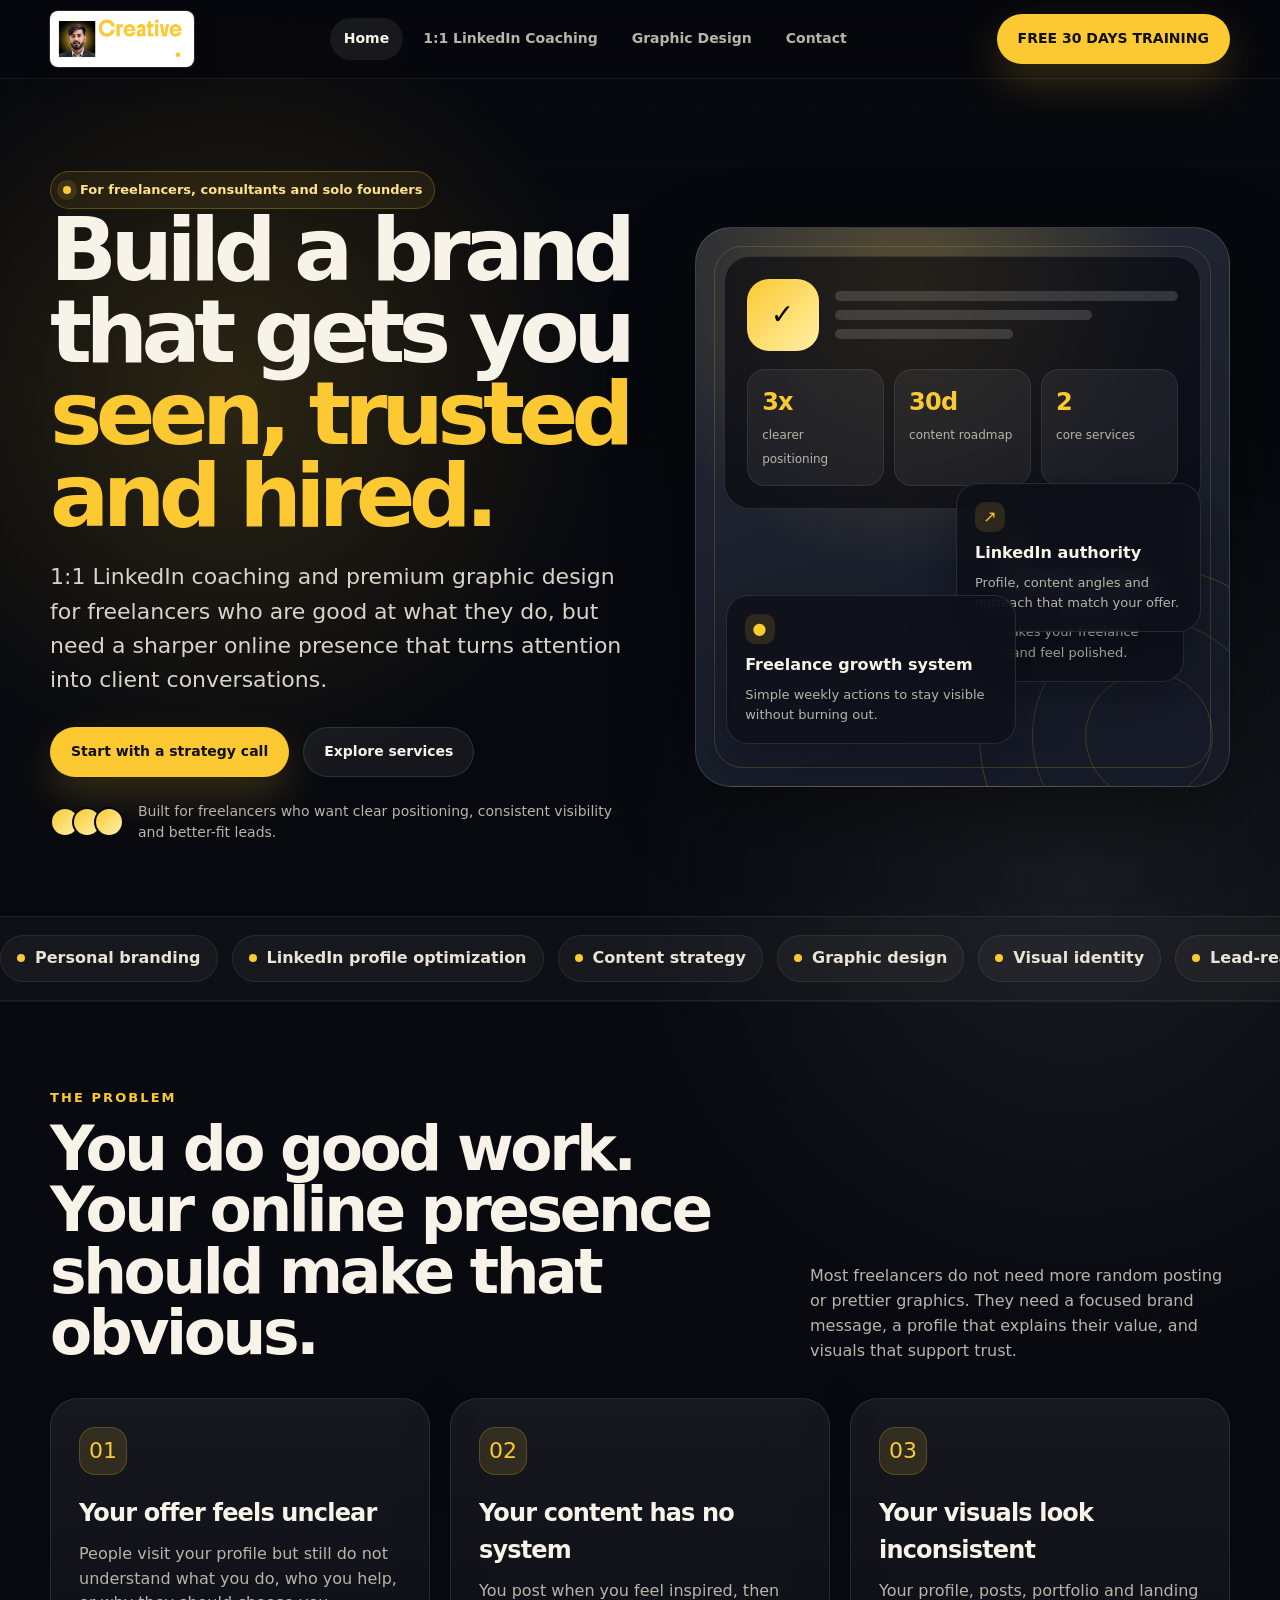
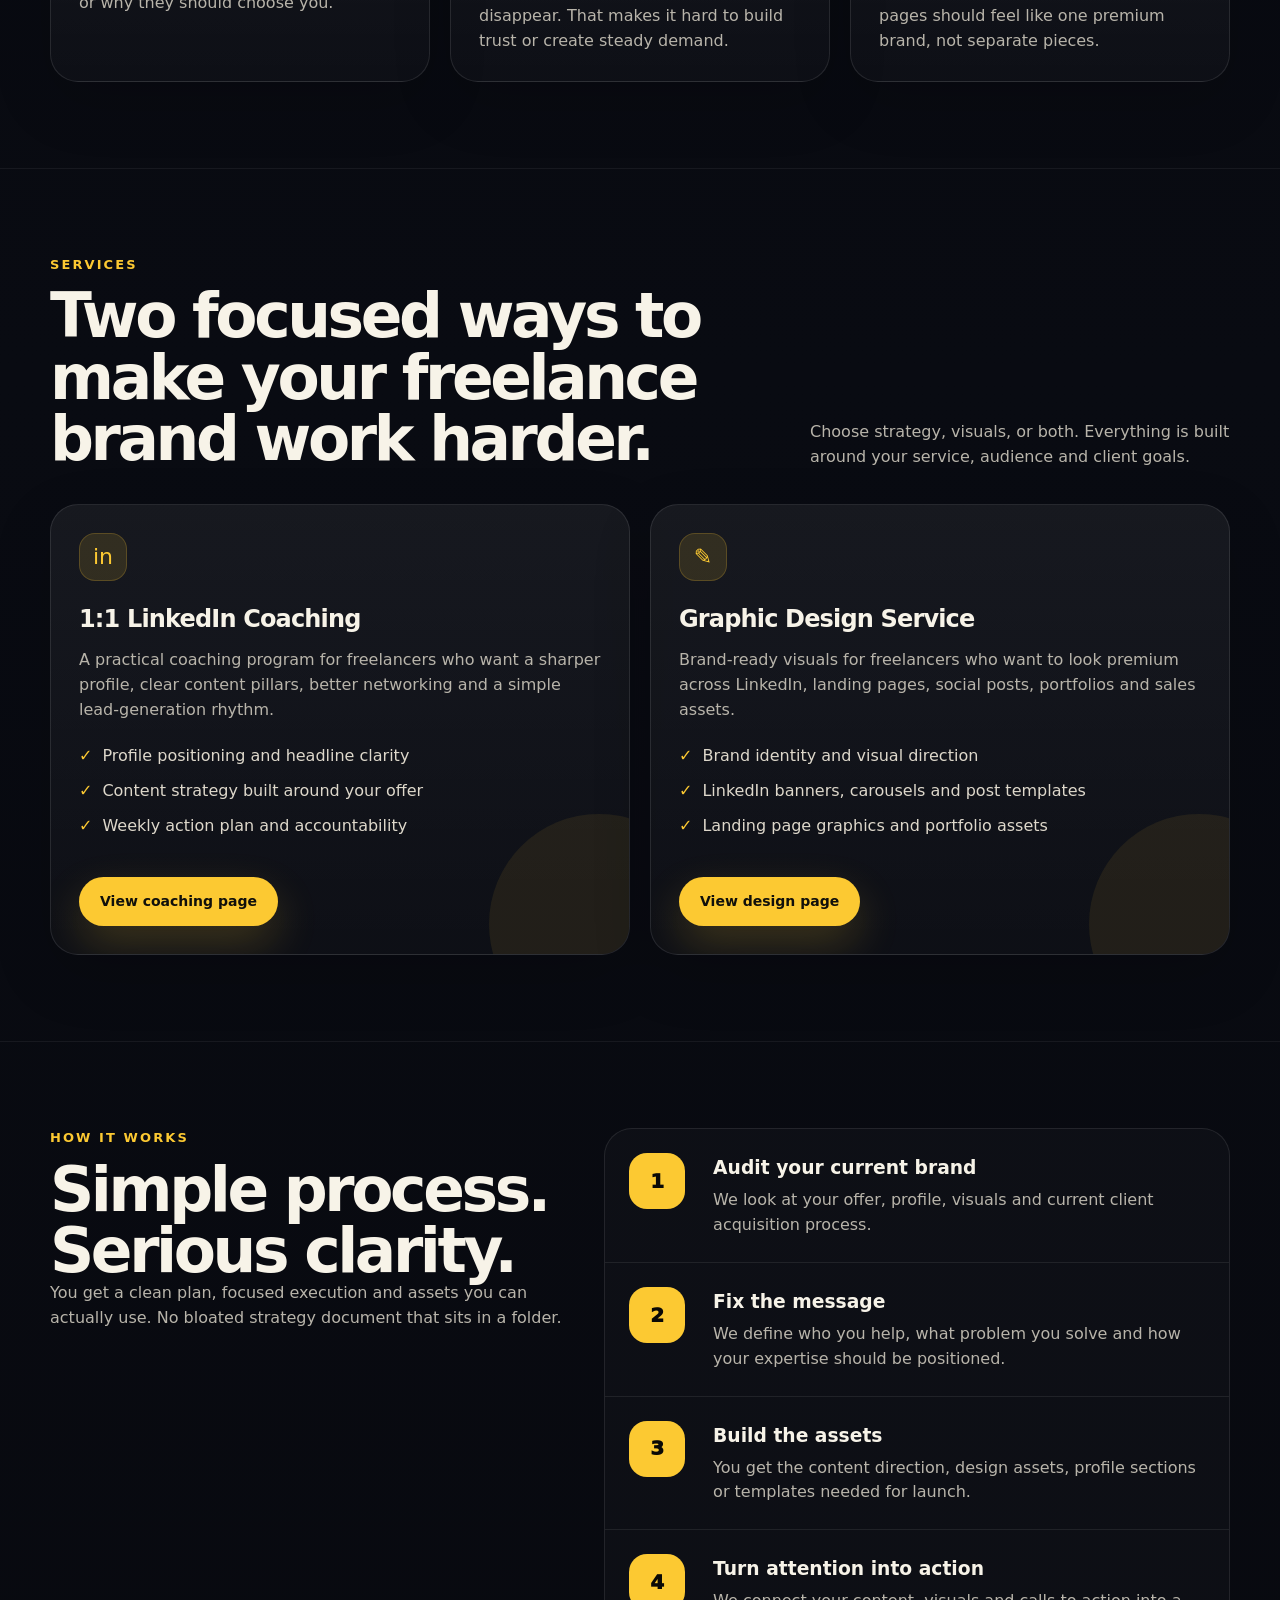
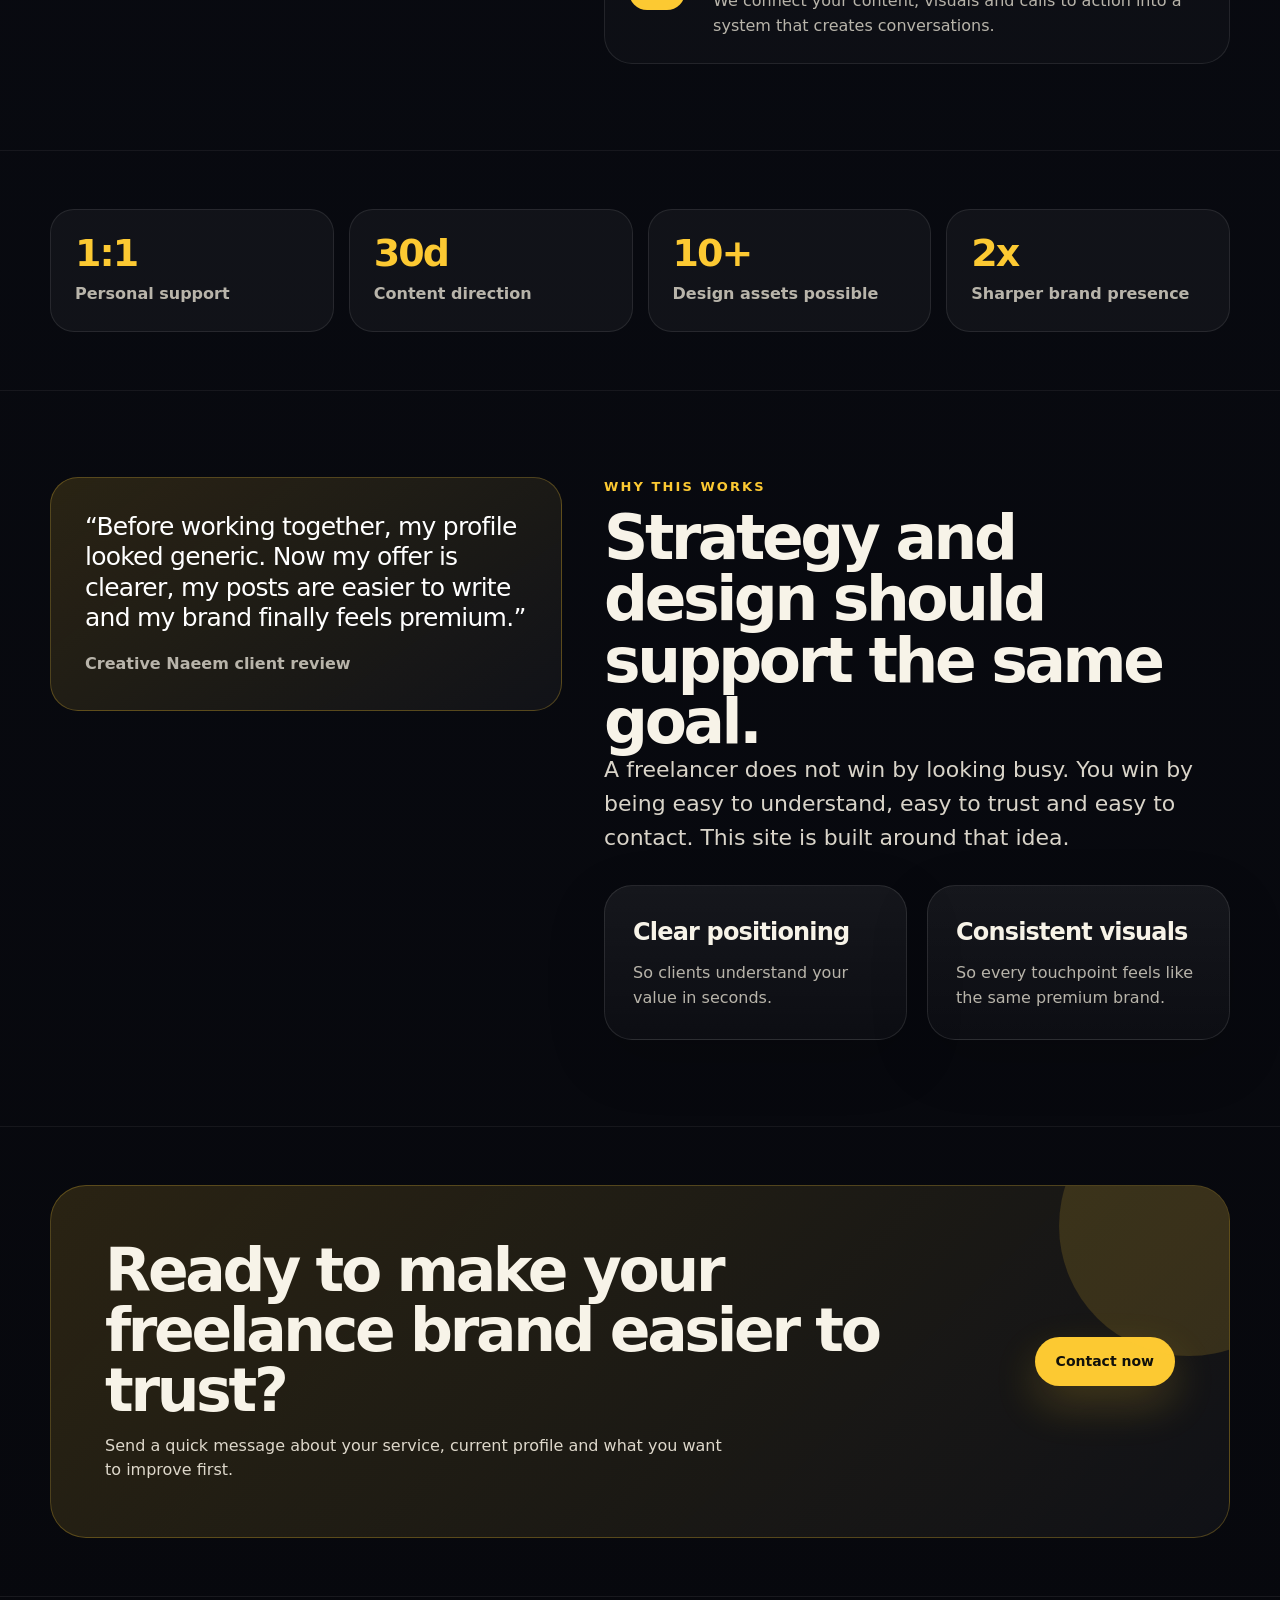
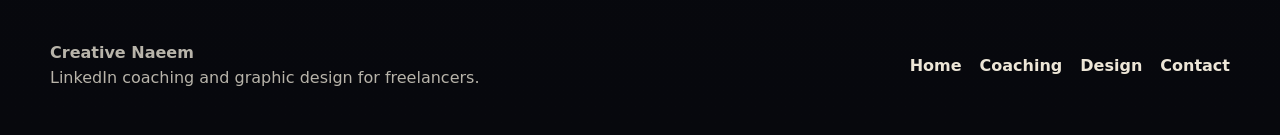
==== commit a71ede11: "Update navigation logo" ====
--- a/index.html
+++ b/index.html
@@ -12,7 +12,7 @@
 <body>
   <header class="nav-wrap">
     <div class="container nav">
-      <a class="logo" href="https://www.linkedin.com/in/thecreativenaeem/" aria-label="Creative Naeem on LinkedIn"><span class="logo-mark"><img src="assets/myphoto.png" alt=""></span><span>Creative Naeem</span></a>
+      <a class="logo" href="https://www.linkedin.com/in/thecreativenaeem/" aria-label="Creative Naeem on LinkedIn"><img class="nav-logo-img" src="assets/logo.png" alt="Creative Naeem"></a>
       <nav class="nav-links" aria-label="Main navigation">
         <a class="active" href="index.html">Home</a>
         <a href="linkedin-coaching.html">1:1 LinkedIn Coaching</a>
--- a/styles.css
+++ b/styles.css
@@ -52,7 +52,10 @@
 }
 .logo{
   display:flex;align-items:center;gap:12px;font-weight:850;letter-spacing:-.04em;font-size:20px;
+  background:#fff;border-radius:8px;padding:4px 9px 4px 4px;
+  box-shadow:0 0 0 1px rgba(255,255,255,.14), 0 12px 28px rgba(0,0,0,.18);
 }
+.nav-logo-img{width:auto;height:48px;max-width:246px;object-fit:contain}
 .logo-mark{
   width:42px;height:42px;border-radius:14px;
   display:grid;place-items:center;overflow:hidden;
@@ -152,5 +155,5 @@
   .hero-grid,.split,.form-wrap{grid-template-columns:1fr}.visual-card{min-height:500px}.sticky{position:static}.grid-4,.stats{grid-template-columns:repeat(2,1fr)}.grid-3,.pricing,.portfolio-grid{grid-template-columns:1fr}.section-head{display:block}.section-head p{margin-top:14px}.cta{grid-template-columns:1fr;padding:38px}.nav-links{position:fixed;left:20px;right:20px;top:88px;display:none;flex-direction:column;align-items:stretch;background:rgba(13,16,24,.98);border:1px solid var(--line);border-radius:24px;padding:14px;box-shadow:var(--shadow)}.nav-links.open{display:flex}.nav-links a{padding:14px 16px}.menu-btn{display:inline-flex}.nav-cta .btn{display:none}
 }
 @media(max-width:640px){
-  .container{width:min(100% - 28px,var(--max))}.hero,.page-hero{padding:56px 0 44px}h1{font-size:43px}.section{padding:60px 0}.grid-2,.grid-4,.stats,.form-grid{grid-template-columns:1fr}.visual-card{min-height:520px}.floating-card.one{right:16px;bottom:165px;width:215px}.floating-card.two{left:16px;right:16px;width:auto}.floating-card.three{display:none}.metric-row{grid-template-columns:1fr}.profile-mock{left:16px;right:16px;top:16px}.footer-grid{display:grid}.hero-actions .btn{width:100%}.cta .btn{width:100%}
+  .container{width:min(100% - 28px,var(--max))}.logo{padding:3px 7px 3px 3px}.nav-logo-img{height:42px;max-width:205px}.hero,.page-hero{padding:56px 0 44px}h1{font-size:43px}.section{padding:60px 0}.grid-2,.grid-4,.stats,.form-grid{grid-template-columns:1fr}.visual-card{min-height:520px}.floating-card.one{right:16px;bottom:165px;width:215px}.floating-card.two{left:16px;right:16px;width:auto}.floating-card.three{display:none}.metric-row{grid-template-columns:1fr}.profile-mock{left:16px;right:16px;top:16px}.footer-grid{display:grid}.hero-actions .btn{width:100%}.cta .btn{width:100%}
 }
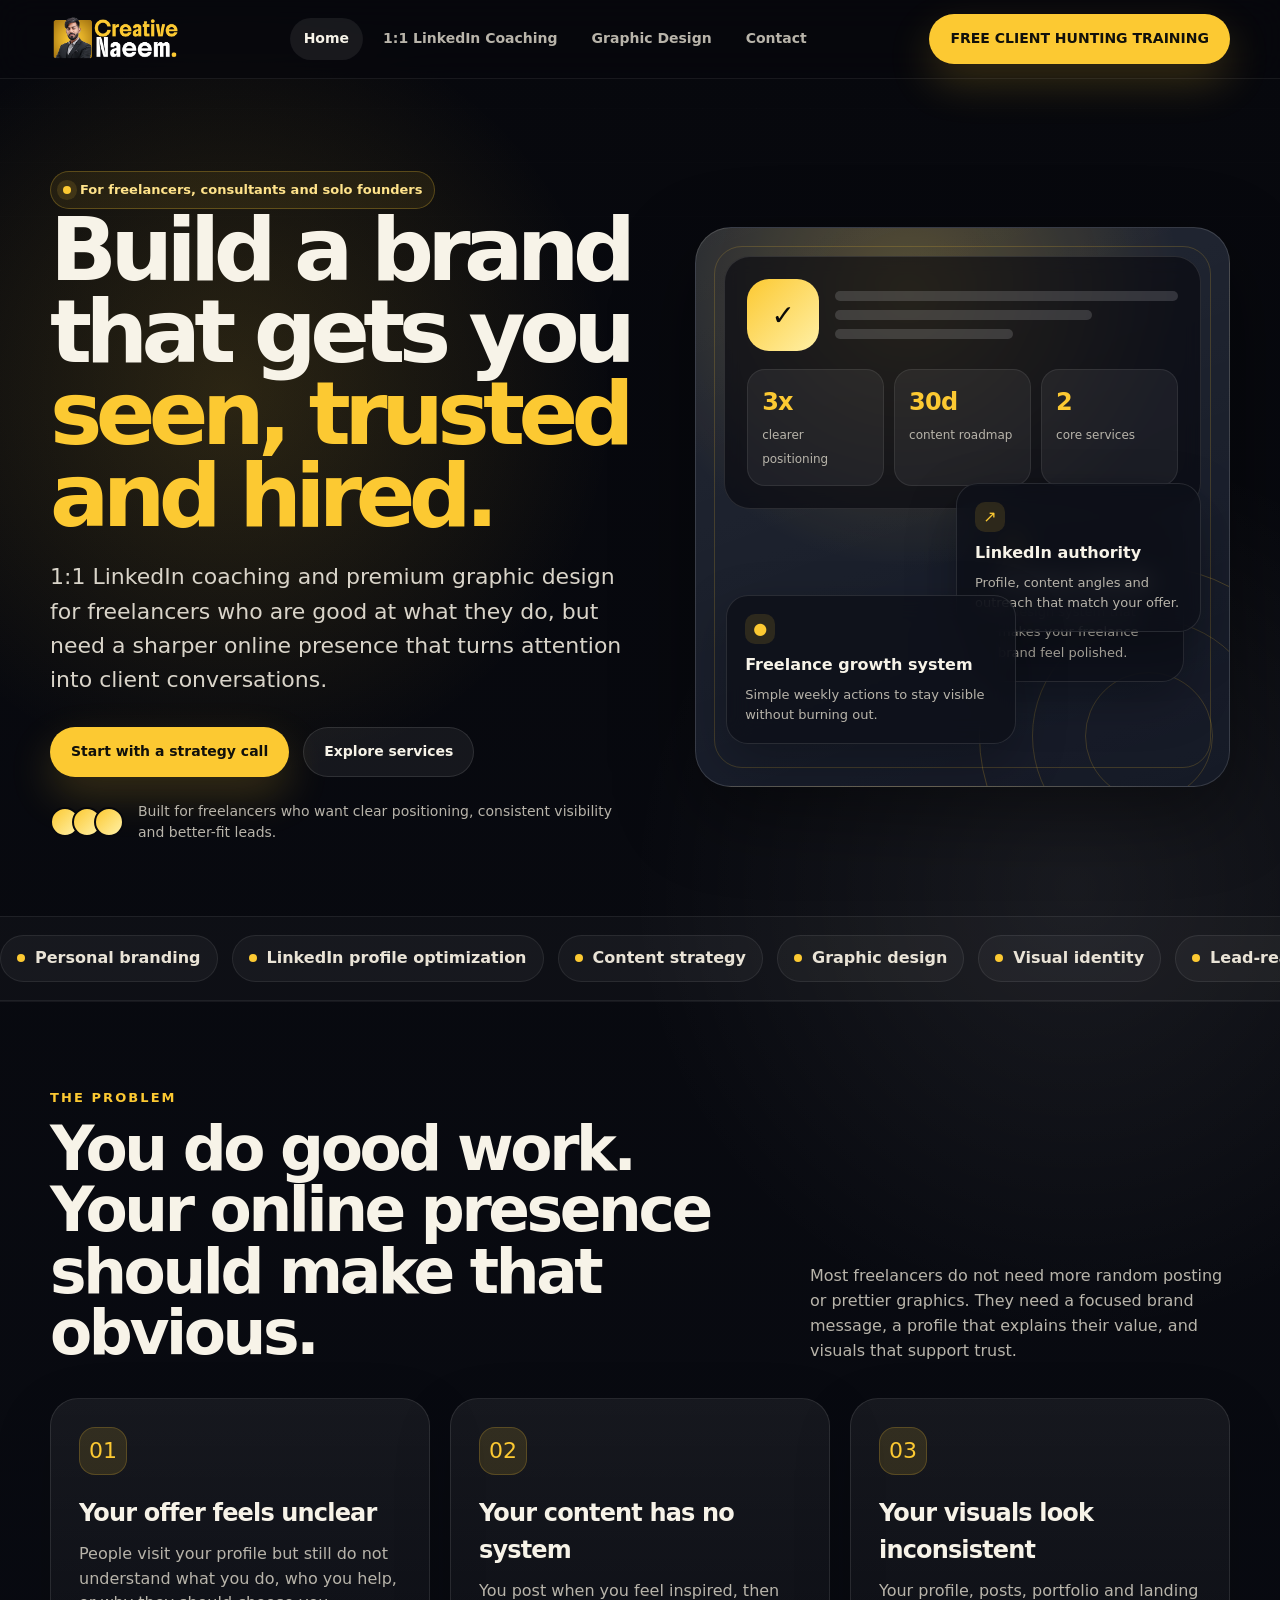
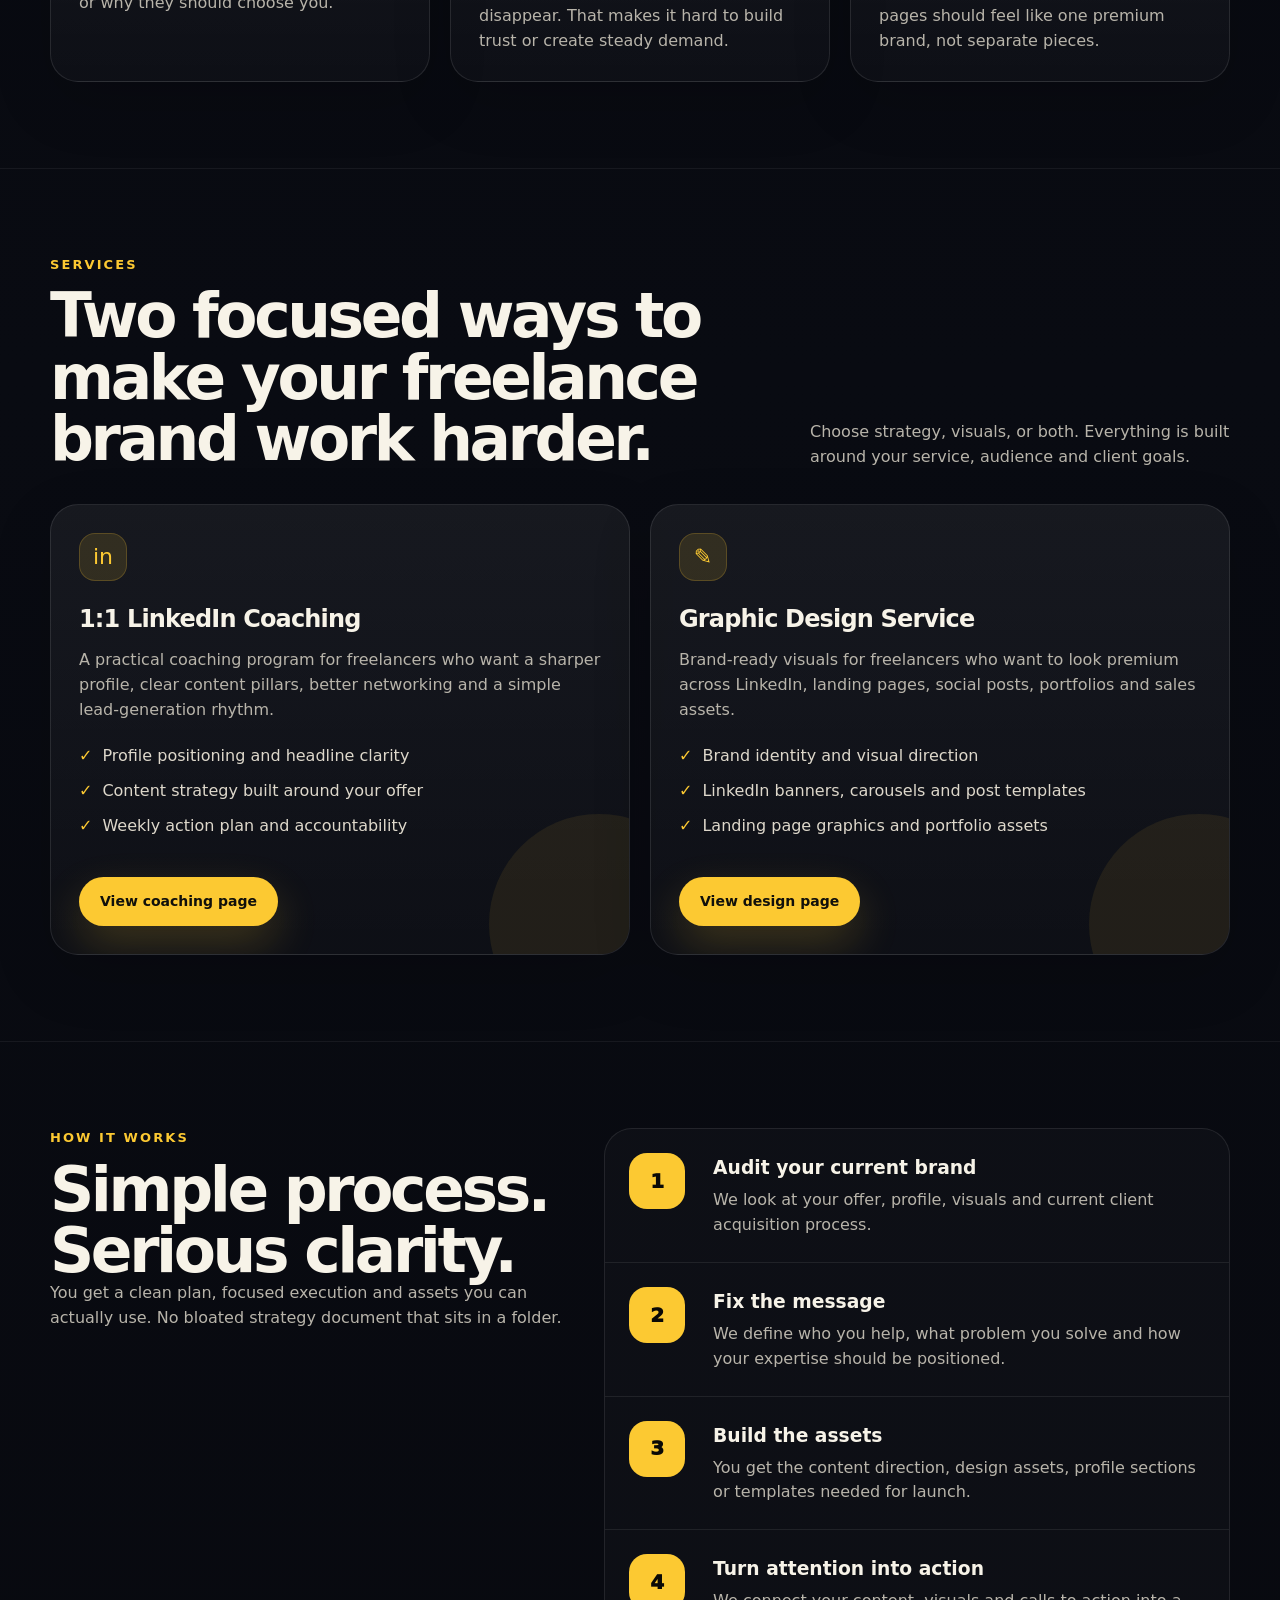
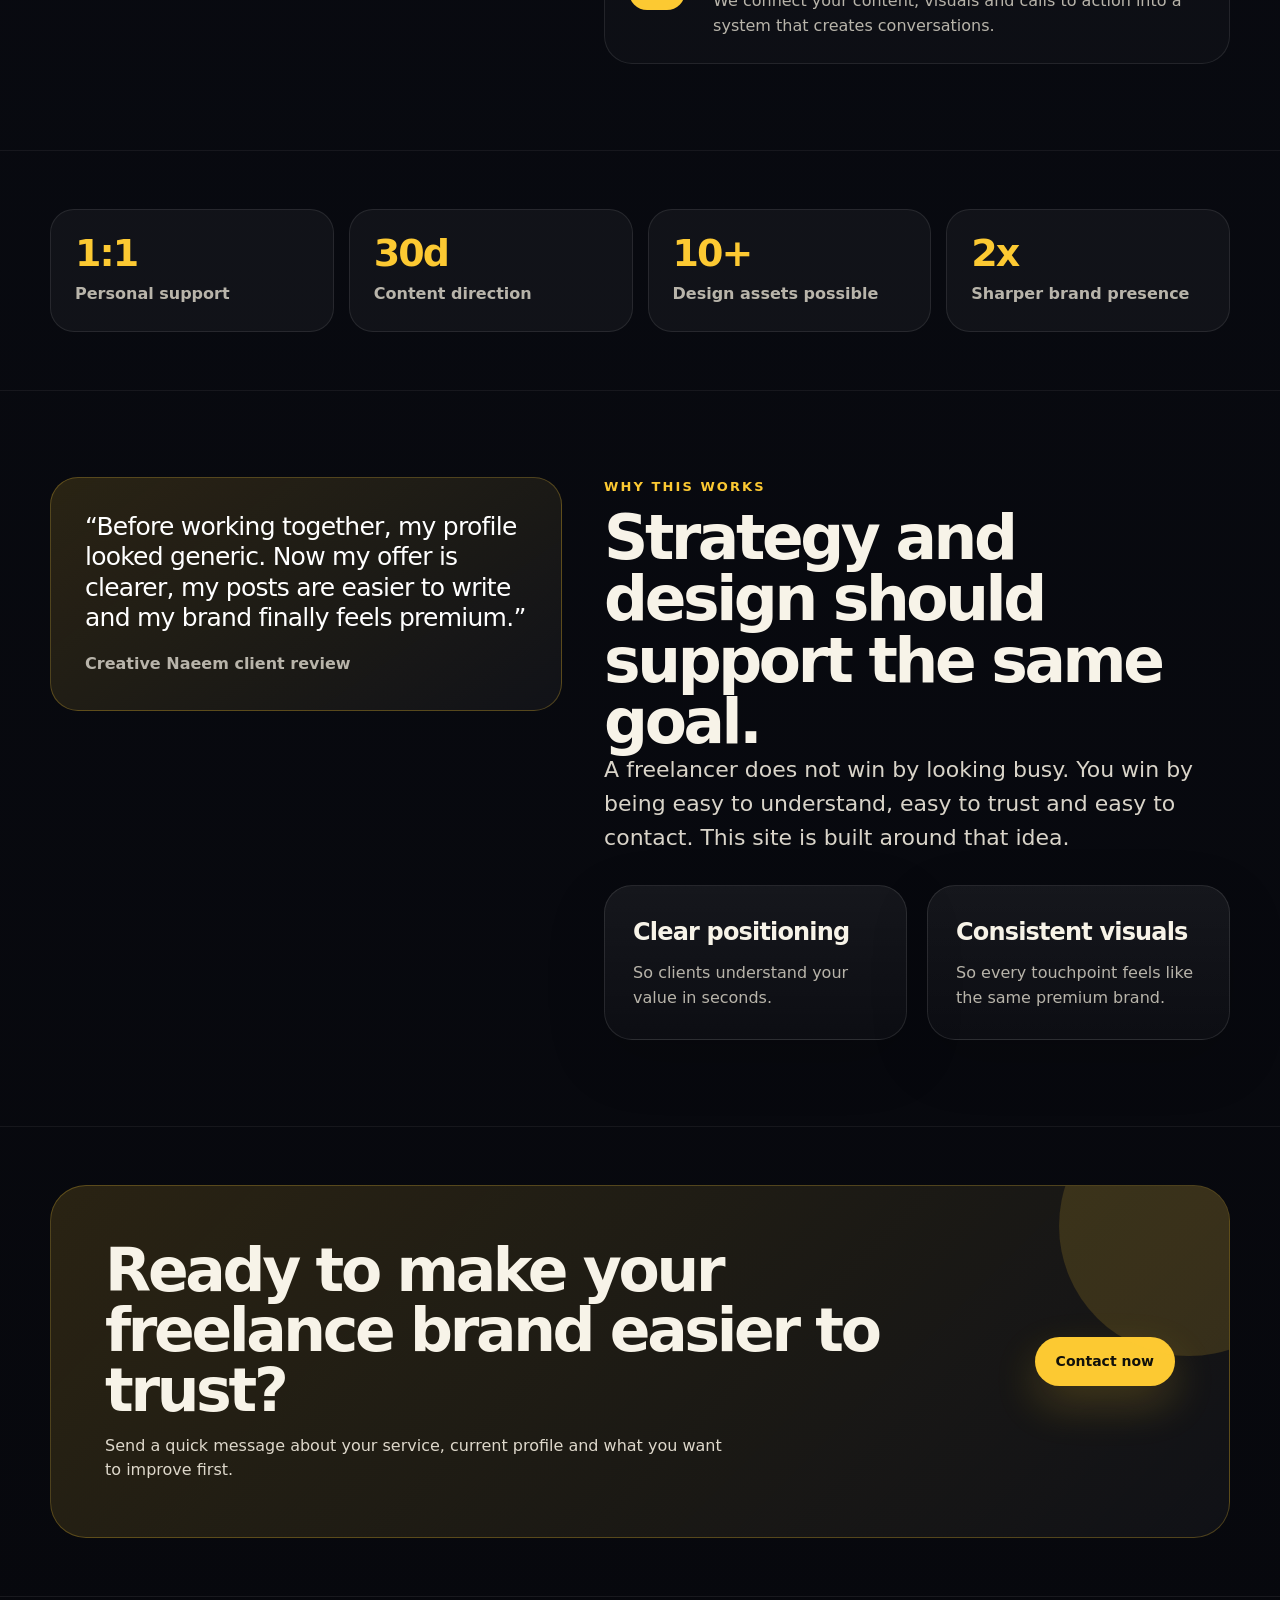
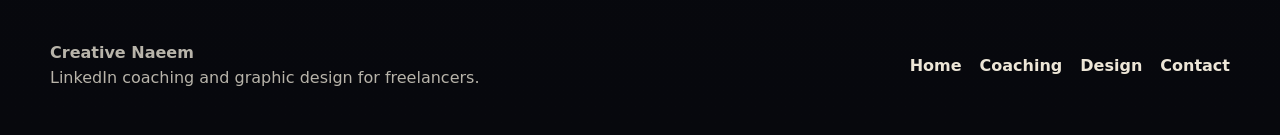
==== commit b642e514: "Update CTA text for training offer" ====
--- a/index.html
+++ b/index.html
@@ -20,7 +20,7 @@
         <a href="contact.html">Contact</a>
       </nav>
       <div class="nav-cta">
-        <a class="btn btn-primary" href="/7-days-free-training-for-linkdin.html">FREE 30 DAYS TRAINING</a>
+        <a class="btn btn-primary" href="/7-days-free-training-for-linkdin.html">FREE CLIENT HUNTING TRAINING</a>
         <button class="menu-btn" aria-label="Open menu" aria-expanded="false">☰</button>
       </div>
     </div>
--- a/styles.css
+++ b/styles.css
@@ -52,8 +52,6 @@
 }
 .logo{
   display:flex;align-items:center;gap:12px;font-weight:850;letter-spacing:-.04em;font-size:20px;
-  background:#fff;border-radius:8px;padding:4px 9px 4px 4px;
-  box-shadow:0 0 0 1px rgba(255,255,255,.14), 0 12px 28px rgba(0,0,0,.18);
 }
 .nav-logo-img{width:auto;height:48px;max-width:246px;object-fit:contain}
 .logo-mark{
@@ -155,5 +153,5 @@
   .hero-grid,.split,.form-wrap{grid-template-columns:1fr}.visual-card{min-height:500px}.sticky{position:static}.grid-4,.stats{grid-template-columns:repeat(2,1fr)}.grid-3,.pricing,.portfolio-grid{grid-template-columns:1fr}.section-head{display:block}.section-head p{margin-top:14px}.cta{grid-template-columns:1fr;padding:38px}.nav-links{position:fixed;left:20px;right:20px;top:88px;display:none;flex-direction:column;align-items:stretch;background:rgba(13,16,24,.98);border:1px solid var(--line);border-radius:24px;padding:14px;box-shadow:var(--shadow)}.nav-links.open{display:flex}.nav-links a{padding:14px 16px}.menu-btn{display:inline-flex}.nav-cta .btn{display:none}
 }
 @media(max-width:640px){
-  .container{width:min(100% - 28px,var(--max))}.logo{padding:3px 7px 3px 3px}.nav-logo-img{height:42px;max-width:205px}.hero,.page-hero{padding:56px 0 44px}h1{font-size:43px}.section{padding:60px 0}.grid-2,.grid-4,.stats,.form-grid{grid-template-columns:1fr}.visual-card{min-height:520px}.floating-card.one{right:16px;bottom:165px;width:215px}.floating-card.two{left:16px;right:16px;width:auto}.floating-card.three{display:none}.metric-row{grid-template-columns:1fr}.profile-mock{left:16px;right:16px;top:16px}.footer-grid{display:grid}.hero-actions .btn{width:100%}.cta .btn{width:100%}
+  .container{width:min(100% - 28px,var(--max))}.nav-logo-img{height:42px;max-width:205px}.hero,.page-hero{padding:56px 0 44px}h1{font-size:43px}.section{padding:60px 0}.grid-2,.grid-4,.stats,.form-grid{grid-template-columns:1fr}.visual-card{min-height:520px}.floating-card.one{right:16px;bottom:165px;width:215px}.floating-card.two{left:16px;right:16px;width:auto}.floating-card.three{display:none}.metric-row{grid-template-columns:1fr}.profile-mock{left:16px;right:16px;top:16px}.footer-grid{display:grid}.hero-actions .btn{width:100%}.cta .btn{width:100%}
 }
